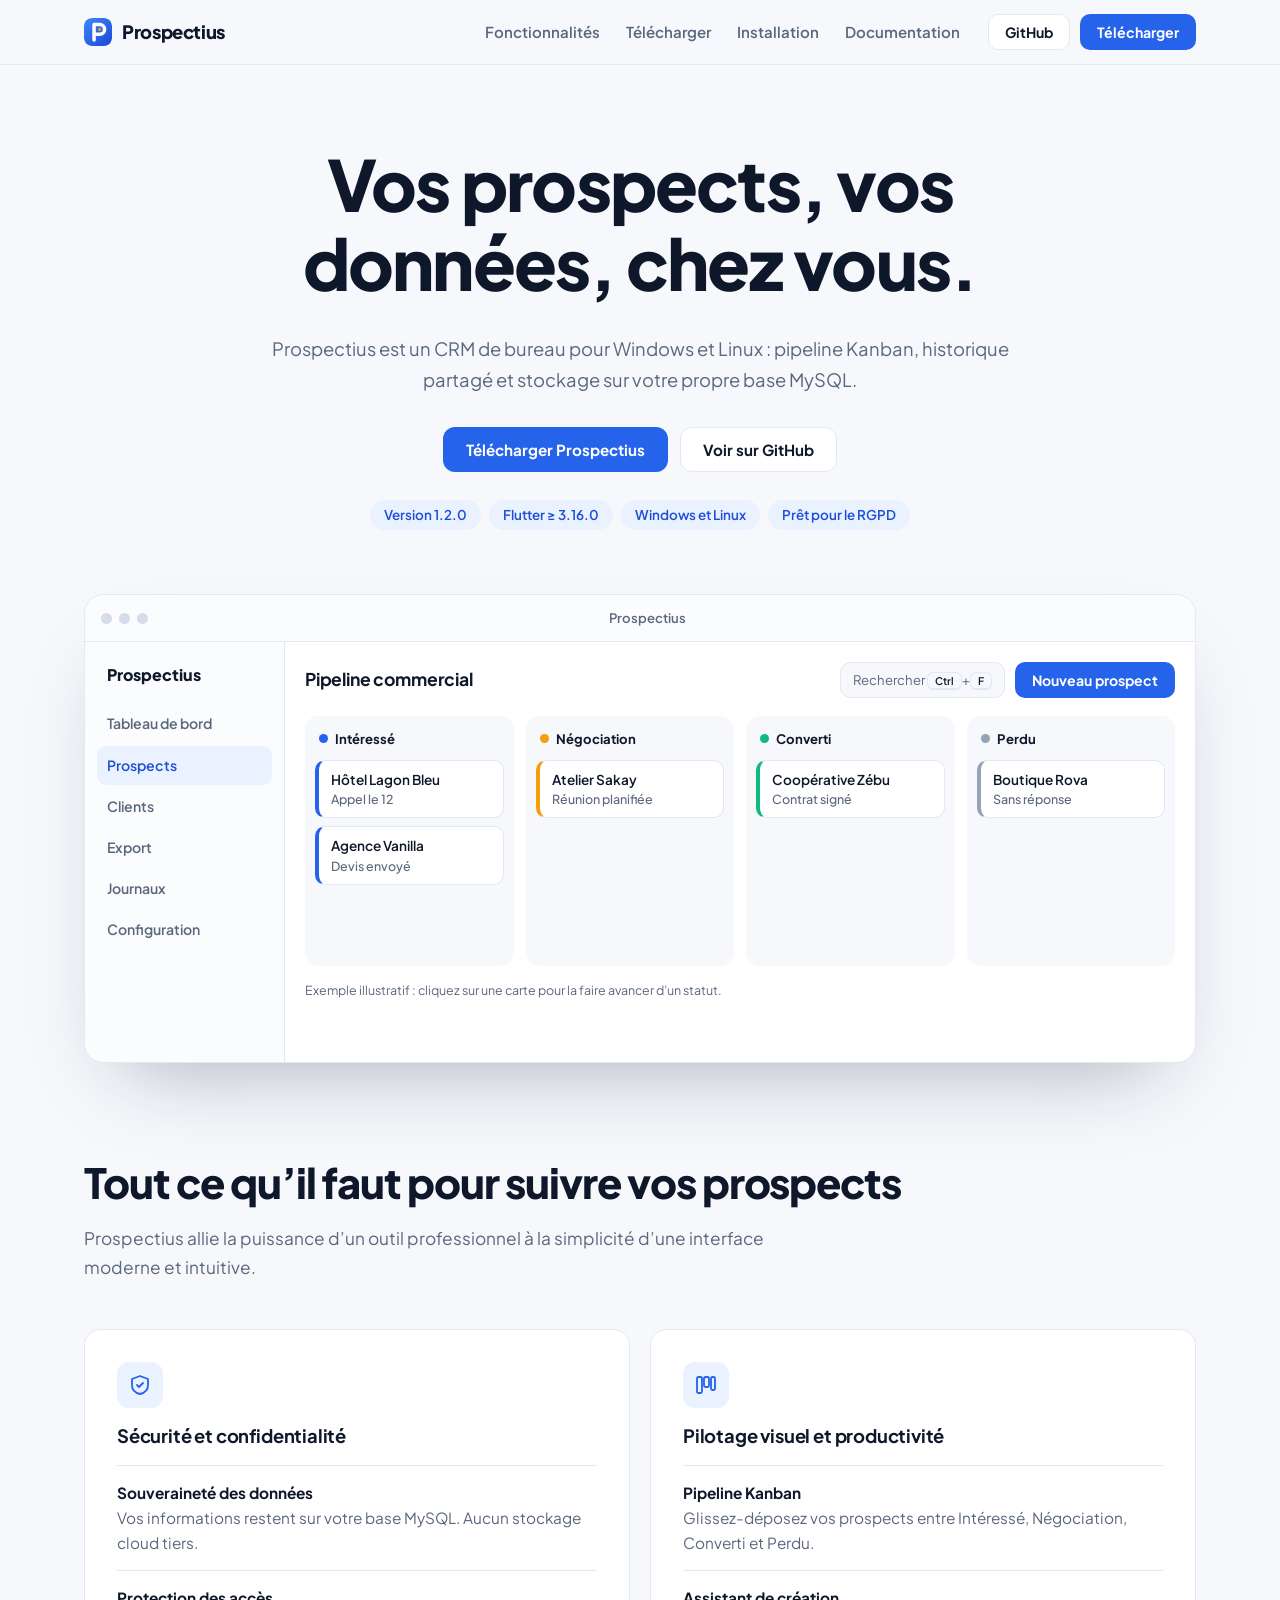
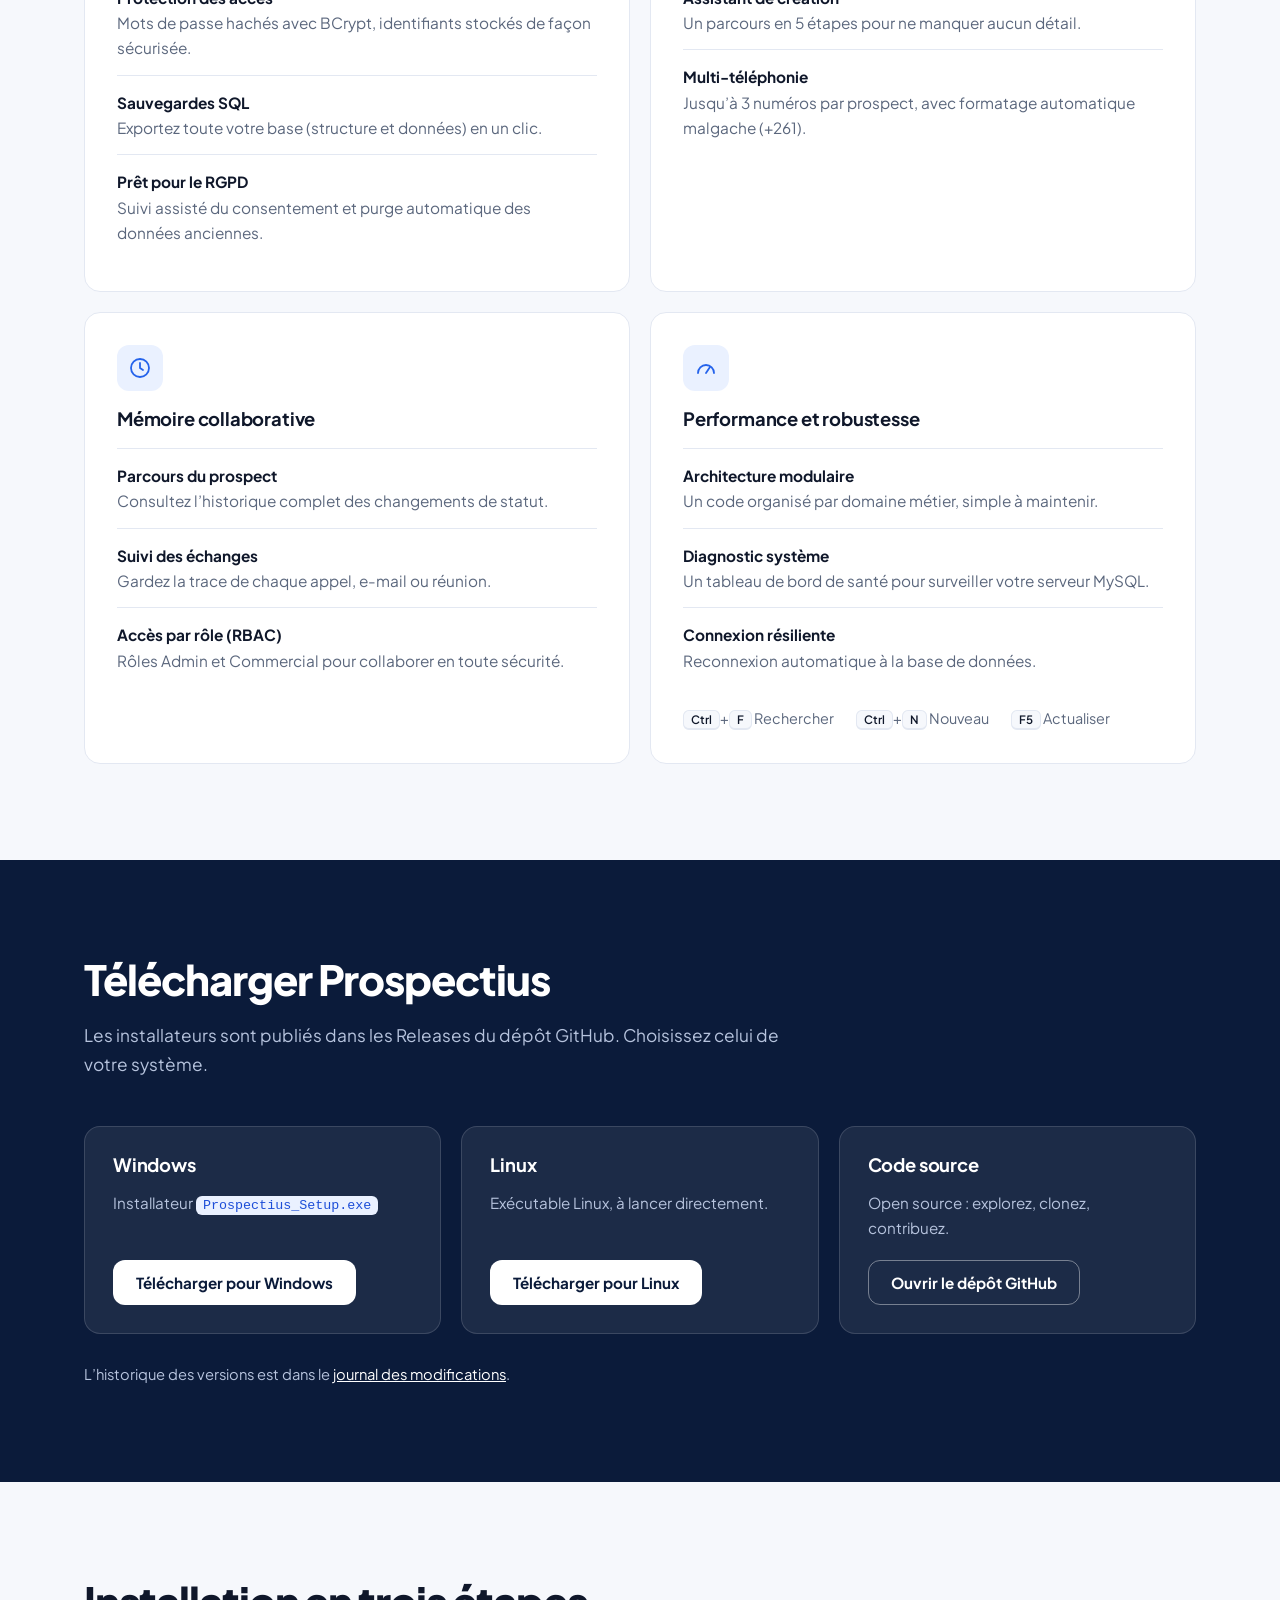
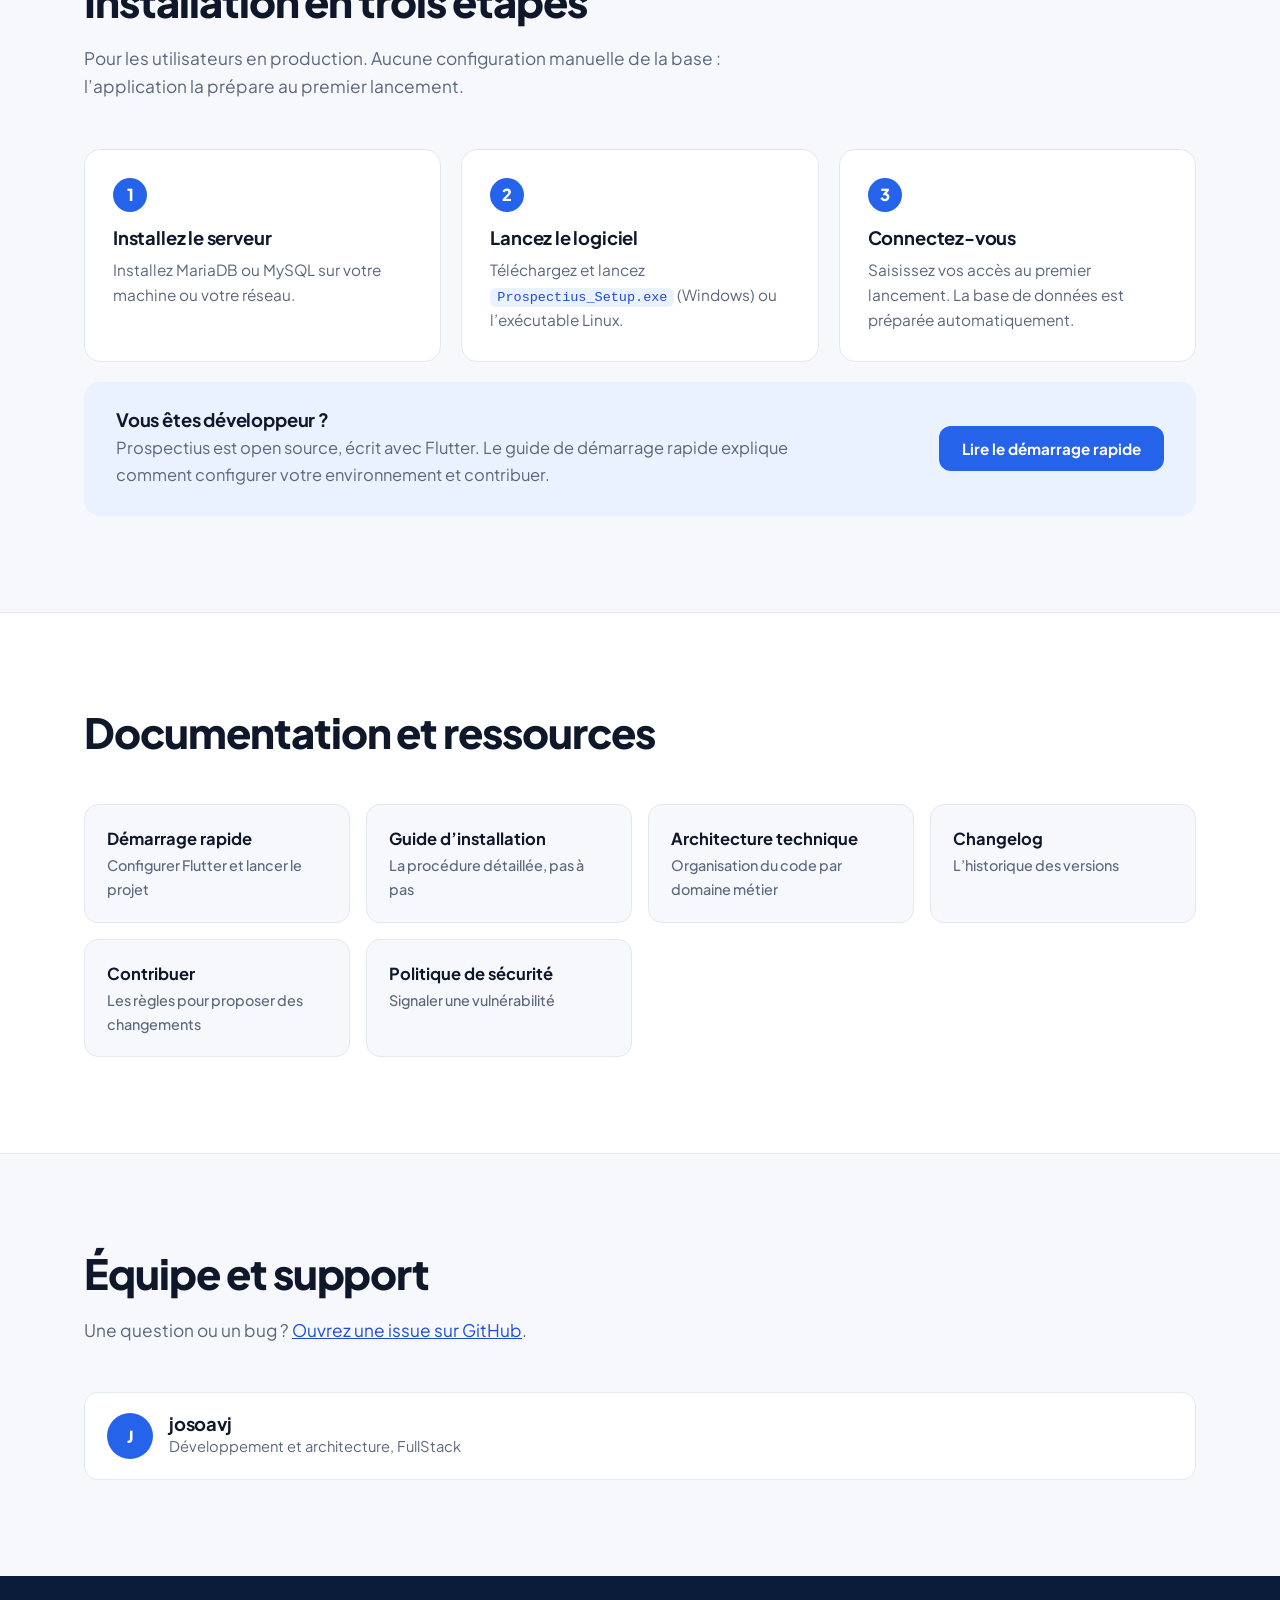
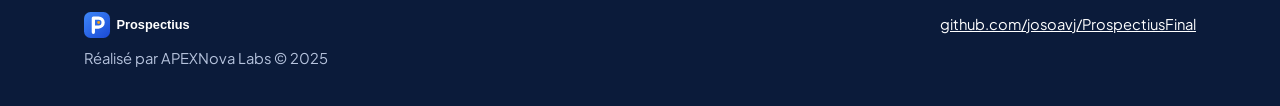
==== presentation/index.html @ 0c1b2ab9 "docs(presentation): ajouter la présentation HTML du projet - Présenter les fonctionnalités principal" ====
<!DOCTYPE html>
<html lang="fr">
<head>
<meta charset="utf-8">
<meta name="viewport" content="width=device-width, initial-scale=1">
<meta name="theme-color" content="#2563EB">
<title>Prospectius – Le CRM sécurisé, collaboratif et centré sur l’humain</title>
<meta name="description" content="Prospectius : logiciel de gestion de prospects (CRM) pour Windows et Linux. Pipeline Kanban, données sur votre base MySQL, rôles Admin/Commercial, prêt pour le RGPD.">
<meta property="og:title" content="Prospectius – CRM sécurisé et collaboratif">
<meta property="og:description" content="Gérez vos prospects en glisser-déposer. Vos données restent sur votre base MySQL.">
<meta property="og:image" content="https://opengraph.githubassets.com/cf29399392d705afae773512a9798908a20effccb9c17c4cd85ff454258ea418/josoavj/ProspectiusFinal">
<link rel="icon" type="image/svg+xml" href="assets/favicon.svg">
<link rel="preconnect" href="https://fonts.googleapis.com">
<link rel="preconnect" href="https://fonts.gstatic.com" crossorigin>
<link href="https://fonts.googleapis.com/css2?family=Plus+Jakarta+Sans:wght@400;500;600;700;800&display=swap" rel="stylesheet">
<style>
:root{
  --bg:#F6F8FC; --surface:#fff; --ink:#0F172A; --muted:#5B677D; --line:#E3E8F2;
  --blue:#2563EB; --blue-d:#1D4ED8; --tint:#EAF1FF; --navy:#0B1B3A;
  --s-int:#2563EB; --s-neg:#F59E0B; --s-con:#10B981; --s-per:#94A3B8;
  --font:"Plus Jakarta Sans","Segoe UI",system-ui,sans-serif;
  --r:16px;
}
*{box-sizing:border-box}
html{scroll-behavior:smooth;scroll-padding-top:80px}
body{margin:0;background:var(--bg);color:var(--ink);font:400 16.5px/1.65 var(--font);-webkit-font-smoothing:antialiased}
a{color:var(--blue-d)}
:focus-visible{outline:3px solid #93B4F8;outline-offset:2px;border-radius:6px}
.wrap{max-width:1160px;margin:0 auto;padding:0 24px}
h1,h2,h3{margin:0 0 .45em;line-height:1.12;letter-spacing:-.025em}
h1{font-size:clamp(2.5rem,6vw,4.4rem);font-weight:800}
h2{font-size:clamp(1.8rem,3.4vw,2.6rem);font-weight:800}
h3{font-size:1.15rem;font-weight:700;letter-spacing:-.01em}
p{margin:0 0 1em}
.sub{color:var(--muted);font-size:1.15rem;max-width:58ch}
section{padding:96px 0}
.head{margin-bottom:48px}
.head p{color:var(--muted);max-width:56ch;font-size:1.08rem}

/* header */
header{position:sticky;top:0;z-index:20;background:rgba(246,248,252,.88);backdrop-filter:blur(12px);border-bottom:1px solid var(--line)}
nav{display:flex;align-items:center;gap:28px;height:64px}
.brand{display:flex;align-items:center;gap:10px;font-weight:800;font-size:1.15rem;color:var(--ink);text-decoration:none;margin-right:auto;letter-spacing:-.02em}
.brand img{display:block;border-radius:8px}
.menu{display:flex;gap:26px}
.menu a{color:var(--muted);text-decoration:none;font-size:.94rem;font-weight:600}
.menu a:hover{color:var(--ink)}
.actions{display:flex;gap:10px}
@media(max-width:860px){.menu{display:none}}
@media(max-width:480px){.actions .ghost{display:none}}

/* buttons */
.btn{display:inline-flex;align-items:center;justify-content:center;gap:8px;padding:12px 22px;border-radius:12px;font:700 .95rem var(--font);text-decoration:none;border:1.5px solid transparent;transition:background .15s,border-color .15s,transform .15s;cursor:pointer}
.btn.sm{padding:8px 16px;font-size:.88rem;border-radius:10px}
.btn.primary{background:var(--blue);color:#fff}
.btn.primary:hover{background:var(--blue-d)}
.btn.ghost{background:var(--surface);color:var(--ink);border-color:var(--line)}
.btn.ghost:hover{border-color:var(--blue);color:var(--blue-d)}
.btn.white{background:#fff;color:var(--navy)}
.btn.white:hover{background:var(--tint)}

/* hero */
.hero{padding:80px 0 0;text-align:center}
.hero h1{max-width:16ch;margin-inline:auto}
.hero .sub{margin:0 auto 32px}
.cta{display:flex;flex-wrap:wrap;justify-content:center;gap:12px;margin-bottom:28px}
.badges{display:flex;flex-wrap:wrap;justify-content:center;gap:8px;list-style:none;padding:0;margin:0 0 64px}
.badges li{background:var(--tint);color:var(--blue-d);border-radius:99px;padding:4px 14px;font-size:.84rem;font-weight:600}

/* app window */
.win{background:var(--surface);border:1px solid var(--line);border-radius:20px;overflow:hidden;text-align:left;box-shadow:0 40px 80px -40px rgba(15,23,42,.35)}
.bar{display:flex;align-items:center;gap:7px;padding:12px 16px;border-bottom:1px solid var(--line);background:#FBFCFE}
.bar i{width:11px;height:11px;border-radius:50%;background:#D5DCEA}
.bar span{margin:0 auto;font-size:.82rem;font-weight:600;color:var(--muted);padding-right:40px}
.app{display:grid;grid-template-columns:200px 1fr;min-height:420px}
.side{border-right:1px solid var(--line);padding:16px 12px;background:#FBFCFE;display:flex;flex-direction:column;gap:2px;font-size:.88rem;font-weight:600;color:var(--muted)}
.side b{font-weight:800;color:var(--ink);padding:4px 10px 14px;font-size:1rem}
.side div{padding:8px 10px;border-radius:9px}
.side .on{background:var(--tint);color:var(--blue-d)}
.main{padding:20px;background:var(--surface)}
.tool{display:flex;align-items:center;gap:10px;margin-bottom:18px}
.tool h3{margin:0 auto 0 0;font-size:1.1rem}
.search{border:1px solid var(--line);border-radius:10px;padding:6px 12px;font-size:.82rem;color:var(--muted);background:var(--bg)}
.hint{font-size:.78rem;color:var(--muted);margin:14px 0 0}
.cols{display:grid;grid-template-columns:repeat(4,1fr);gap:12px}
.col{background:var(--bg);border-radius:14px;padding:10px;min-height:250px}
.col h4{margin:2px 4px 10px;font-size:.82rem;font-weight:700;display:flex;align-items:center;gap:7px}
.col h4::before{content:"";width:9px;height:9px;border-radius:50%;background:var(--c)}
.card{display:block;width:100%;text-align:left;background:var(--surface);color:var(--ink);border:1px solid var(--line);border-left:4px solid var(--c);border-radius:10px;padding:10px 12px;margin-bottom:8px;font:600 .85rem/1.3 var(--font);cursor:pointer;transition:border-color .15s,transform .15s}
.card small{display:block;color:var(--muted);font-weight:500;font-size:.78rem;margin-top:3px}
.card:hover{transform:translateY(-2px);border-color:var(--c)}
@media(max-width:820px){.app{grid-template-columns:1fr}.side{display:none}.cols{grid-template-columns:repeat(2,1fr)}.search{display:none}}

/* features */
.features{display:grid;grid-template-columns:repeat(2,1fr);gap:20px}
@media(max-width:820px){.features{grid-template-columns:1fr}}
.f{background:var(--surface);border:1px solid var(--line);border-radius:var(--r);padding:32px}
.ico{width:46px;height:46px;border-radius:12px;background:var(--tint);color:var(--blue);display:grid;place-items:center;margin-bottom:18px}
.ico svg{width:24px;height:24px;fill:none;stroke:currentColor;stroke-width:1.8;stroke-linecap:round;stroke-linejoin:round}
.f ul{list-style:none;margin:18px 0 0;padding:0}
.f li{padding:14px 0;border-top:1px solid var(--line);font-size:.96rem}
.f li strong{display:block;font-weight:700}
.f li span{color:var(--muted)}
.keys{display:flex;flex-wrap:wrap;gap:10px 22px;margin-top:20px;font-size:.9rem;color:var(--muted)}
kbd{font:600 .8em var(--font);background:var(--bg);border:1px solid var(--line);border-bottom-width:2px;border-radius:6px;padding:1px 7px;color:var(--ink)}
code{font:500 .88em ui-monospace,Menlo,Consolas,monospace;background:var(--tint);color:var(--blue-d);border-radius:6px;padding:2px 7px}

/* download */
.dark{background:var(--navy);color:#fff}
.dark .head p{color:#B6C3DD}
.dl{display:grid;grid-template-columns:repeat(auto-fit,minmax(260px,1fr));gap:20px}
.os{background:rgba(255,255,255,.07);border:1px solid rgba(255,255,255,.14);border-radius:var(--r);padding:28px;display:flex;flex-direction:column;align-items:flex-start;gap:6px}
.os p{color:#B6C3DD;font-size:.95rem;margin-bottom:14px}
.os .btn{margin-top:auto}
.os.src .btn{background:transparent;color:#fff;border-color:rgba(255,255,255,.4)}
.os.src .btn:hover{border-color:#fff}
.dark .note{margin:28px 0 0;color:#B6C3DD;font-size:.92rem}
.dark .note a{color:#fff}

/* steps */
.steps{display:grid;grid-template-columns:repeat(3,1fr);gap:20px;list-style:none;padding:0;margin:0 0 20px;counter-reset:s}
@media(max-width:820px){.steps{grid-template-columns:1fr}}
.steps li{counter-increment:s;background:var(--surface);border:1px solid var(--line);border-radius:var(--r);padding:28px}
.steps li::before{content:counter(s);display:grid;place-items:center;width:34px;height:34px;border-radius:50%;background:var(--blue);color:#fff;font-weight:800;margin-bottom:16px}
.steps p{color:var(--muted);margin:0;font-size:.96rem}
.dev{background:var(--tint);border-radius:var(--r);padding:28px 32px;display:flex;flex-wrap:wrap;align-items:center;justify-content:space-between;gap:20px}
.dev h3{margin-bottom:.2em}
.dev p{margin:0;color:var(--muted);max-width:60ch}

/* resources + team */
.links{display:grid;grid-template-columns:repeat(auto-fit,minmax(250px,1fr));gap:16px;list-style:none;padding:0;margin:0}
.links a{display:block;height:100%;background:var(--surface);border:1px solid var(--line);border-radius:14px;padding:20px 22px;text-decoration:none;font-weight:700;color:var(--ink);transition:border-color .15s,transform .15s}
.links a span{display:block;font-weight:500;font-size:.9rem;color:var(--muted);margin-top:2px}
.links a:hover{border-color:var(--blue);transform:translateY(-2px)}
.team{display:grid;grid-template-columns:repeat(auto-fit,minmax(280px,1fr));gap:16px}
.person{display:flex;gap:16px;align-items:center;background:var(--surface);border:1px solid var(--line);border-radius:14px;padding:20px 22px}
.av{flex:none;width:46px;height:46px;border-radius:50%;background:var(--blue);color:#fff;display:grid;place-items:center;font-weight:800}
.person h3{margin:0}
.person p{margin:0;color:var(--muted);font-size:.92rem}
.alt{background:var(--surface);border-block:1px solid var(--line)}
.alt .links a,.alt .person{background:var(--bg)}
footer{background:var(--navy);color:#B6C3DD;padding:36px 0;font-size:.92rem}
footer a{color:#fff}
footer .wrap{display:flex;flex-wrap:wrap;justify-content:space-between;gap:12px}
@media(prefers-reduced-motion:reduce){*{transition:none!important;scroll-behavior:auto!important}}
</style>
</head>
<body>
<header>
  <div class="wrap">
    <nav aria-label="Navigation principale">
      <a class="brand" href="#top">
        <img src="assets/logo-mark.svg" width="28" height="28" alt="">
        Prospectius
      </a>
      <div class="menu">
        <a href="#forces">Fonctionnalités</a>
        <a href="#telecharger">Télécharger</a>
        <a href="#installation">Installation</a>
        <a href="#ressources">Documentation</a>
      </div>
      <div class="actions">
        <a class="btn sm ghost" href="https://github.com/josoavj/ProspectiusFinal" target="_blank" rel="noopener">GitHub</a>
        <a class="btn sm primary" href="#telecharger">Télécharger</a>
      </div>
    </nav>
  </div>
</header>

<main id="top">
  <div class="hero">
    <div class="wrap">
      <h1>Vos prospects, vos données, chez vous.</h1>
      <p class="sub">Prospectius est un CRM de bureau pour Windows et Linux : pipeline Kanban, historique partagé et stockage sur votre propre base MySQL.</p>
      <div class="cta">
        <a class="btn primary" href="#telecharger">Télécharger Prospectius</a>
        <a class="btn ghost" href="https://github.com/josoavj/ProspectiusFinal" target="_blank" rel="noopener">Voir sur GitHub</a>
      </div>
      <ul class="badges" aria-label="Informations clés">
        <li>Version 1.2.0</li>
        <li>Flutter ≥ 3.16.0</li>
        <li>Windows et Linux</li>
        <li>Prêt pour le RGPD</li>
      </ul>

      <div class="win" aria-label="Aperçu de l’application">
        <div class="bar"><i></i><i></i><i></i><span>Prospectius</span></div>
        <div class="app">
          <div class="side">
            <b>Prospectius</b>
            <div>Tableau de bord</div><div class="on">Prospects</div><div>Clients</div><div>Export</div><div>Journaux</div><div>Configuration</div>
          </div>
          <div class="main">
            <div class="tool">
              <h3>Pipeline commercial</h3>
              <span class="search">Rechercher <kbd>Ctrl</kbd>+<kbd>F</kbd></span>
              <span class="btn sm primary" aria-hidden="true">Nouveau prospect</span>
            </div>
            <div class="cols" id="cols"></div>
            <p class="hint">Exemple illustratif : cliquez sur une carte pour la faire avancer d’un statut.</p>
          </div>
        </div>
      </div>
    </div>
  </div>

  <section id="forces">
    <div class="wrap">
      <div class="head">
        <h2>Tout ce qu’il faut pour suivre vos prospects</h2>
        <p>Prospectius allie la puissance d’un outil professionnel à la simplicité d’une interface moderne et intuitive.</p>
      </div>
      <div class="features">
        <article class="f">
          <div class="ico"><svg viewBox="0 0 24 24"><path d="M12 3l8 3v6c0 5-3.5 8-8 9-4.5-1-8-4-8-9V6z"/><path d="M9 12l2 2 4-4"/></svg></div>
          <h3>Sécurité et confidentialité</h3>
          <ul>
            <li><strong>Souveraineté des données</strong><span>Vos informations restent sur votre base MySQL. Aucun stockage cloud tiers.</span></li>
            <li><strong>Protection des accès</strong><span>Mots de passe hachés avec BCrypt, identifiants stockés de façon sécurisée.</span></li>
            <li><strong>Sauvegardes SQL</strong><span>Exportez toute votre base (structure et données) en un clic.</span></li>
            <li><strong>Prêt pour le RGPD</strong><span>Suivi assisté du consentement et purge automatique des données anciennes.</span></li>
          </ul>
        </article>
        <article class="f">
          <div class="ico"><svg viewBox="0 0 24 24"><rect x="3" y="4" width="5" height="16" rx="1.5"/><rect x="10" y="4" width="5" height="10" rx="1.5"/><rect x="17" y="4" width="4" height="13" rx="1.5"/></svg></div>
          <h3>Pilotage visuel et productivité</h3>
          <ul>
            <li><strong>Pipeline Kanban</strong><span>Glissez-déposez vos prospects entre Intéressé, Négociation, Converti et Perdu.</span></li>
            <li><strong>Assistant de création</strong><span>Un parcours en 5 étapes pour ne manquer aucun détail.</span></li>
            <li><strong>Multi-téléphonie</strong><span>Jusqu’à 3 numéros par prospect, avec formatage automatique malgache (+261).</span></li>
          </ul>
        </article>
        <article class="f">
          <div class="ico"><svg viewBox="0 0 24 24"><circle cx="12" cy="12" r="9"/><path d="M12 7v5l3 2"/></svg></div>
          <h3>Mémoire collaborative</h3>
          <ul>
            <li><strong>Parcours du prospect</strong><span>Consultez l’historique complet des changements de statut.</span></li>
            <li><strong>Suivi des échanges</strong><span>Gardez la trace de chaque appel, e-mail ou réunion.</span></li>
            <li><strong>Accès par rôle (RBAC)</strong><span>Rôles Admin et Commercial pour collaborer en toute sécurité.</span></li>
          </ul>
        </article>
        <article class="f">
          <div class="ico"><svg viewBox="0 0 24 24"><path d="M4 17a8 8 0 1116 0"/><path d="M12 17l4-6"/></svg></div>
          <h3>Performance et robustesse</h3>
          <ul>
            <li><strong>Architecture modulaire</strong><span>Un code organisé par domaine métier, simple à maintenir.</span></li>
            <li><strong>Diagnostic système</strong><span>Un tableau de bord de santé pour surveiller votre serveur MySQL.</span></li>
            <li><strong>Connexion résiliente</strong><span>Reconnexion automatique à la base de données.</span></li>
          </ul>
          <div class="keys"><span><kbd>Ctrl</kbd>+<kbd>F</kbd> Rechercher</span><span><kbd>Ctrl</kbd>+<kbd>N</kbd> Nouveau</span><span><kbd>F5</kbd> Actualiser</span></div>
        </article>
      </div>
    </div>
  </section>

  <section id="telecharger" class="dark">
    <div class="wrap">
      <div class="head">
        <h2>Télécharger Prospectius</h2>
        <p>Les installateurs sont publiés dans les Releases du dépôt GitHub. Choisissez celui de votre système.</p>
      </div>
      <div class="dl">
        <div class="os">
          <h3>Windows</h3>
          <p>Installateur <code>Prospectius_Setup.exe</code></p>
          <a class="btn white" href="https://github.com/josoavj/ProspectiusFinal/releases/latest" target="_blank" rel="noopener">Télécharger pour Windows</a>
        </div>
        <div class="os">
          <h3>Linux</h3>
          <p>Exécutable Linux, à lancer directement.</p>
          <a class="btn white" href="https://github.com/josoavj/ProspectiusFinal/releases/latest" target="_blank" rel="noopener">Télécharger pour Linux</a>
        </div>
        <div class="os src">
          <h3>Code source</h3>
          <p>Open source : explorez, clonez, contribuez.</p>
          <a class="btn" href="https://github.com/josoavj/ProspectiusFinal" target="_blank" rel="noopener">Ouvrir le dépôt GitHub</a>
        </div>
      </div>
      <p class="note">L’historique des versions est dans le <a href="https://github.com/josoavj/ProspectiusFinal/blob/master/CHANGELOG.md" target="_blank" rel="noopener">journal des modifications</a>.</p>
    </div>
  </section>

  <section id="installation">
    <div class="wrap">
      <div class="head"><h2>Installation en trois étapes</h2><p>Pour les utilisateurs en production. Aucune configuration manuelle de la base : l’application la prépare au premier lancement.</p></div>
      <ol class="steps">
        <li><h3>Installez le serveur</h3><p>Installez MariaDB ou MySQL sur votre machine ou votre réseau.</p></li>
        <li><h3>Lancez le logiciel</h3><p>Téléchargez et lancez <code>Prospectius_Setup.exe</code> (Windows) ou l’exécutable Linux.</p></li>
        <li><h3>Connectez-vous</h3><p>Saisissez vos accès au premier lancement. La base de données est préparée automatiquement.</p></li>
      </ol>
      <div class="dev">
        <div><h3>Vous êtes développeur ?</h3><p>Prospectius est open source, écrit avec Flutter. Le guide de démarrage rapide explique comment configurer votre environnement et contribuer.</p></div>
        <a class="btn primary" href="https://github.com/josoavj/ProspectiusFinal/blob/master/docs/QUICKSTART.md" target="_blank" rel="noopener">Lire le démarrage rapide</a>
      </div>
    </div>
  </section>

  <section id="ressources" class="alt">
    <div class="wrap">
      <div class="head"><h2>Documentation et ressources</h2></div>
      <ul class="links">
        <li><a href="https://github.com/josoavj/ProspectiusFinal/blob/master/docs/QUICKSTART.md" target="_blank" rel="noopener">Démarrage rapide<span>Configurer Flutter et lancer le projet</span></a></li>
        <li><a href="https://github.com/josoavj/ProspectiusFinal/blob/master/docs/INSTALLATION.md" target="_blank" rel="noopener">Guide d’installation<span>La procédure détaillée, pas à pas</span></a></li>
        <li><a href="https://github.com/josoavj/ProspectiusFinal/blob/master/docs/ARCHITECTURE.md" target="_blank" rel="noopener">Architecture technique<span>Organisation du code par domaine métier</span></a></li>
        <li><a href="https://github.com/josoavj/ProspectiusFinal/blob/master/CHANGELOG.md" target="_blank" rel="noopener">Changelog<span>L’historique des versions</span></a></li>
        <li><a href="https://github.com/josoavj/ProspectiusFinal/blob/master/CONTRIBUTING.md" target="_blank" rel="noopener">Contribuer<span>Les règles pour proposer des changements</span></a></li>
        <li><a href="https://github.com/josoavj/ProspectiusFinal/blob/master/SECURITY.md" target="_blank" rel="noopener">Politique de sécurité<span>Signaler une vulnérabilité</span></a></li>
      </ul>
    </div>
  </section>

  <section id="equipe">
    <div class="wrap">
      <div class="head"><h2>Équipe et support</h2><p>Une question ou un bug ? <a href="https://github.com/josoavj/ProspectiusFinal/issues" target="_blank" rel="noopener">Ouvrez une issue sur GitHub</a>.</p></div>
      <div class="team">
        <div class="person"><div class="av" aria-hidden="true">J</div><div><h3><a href="https://github.com/josoavj" target="_blank" rel="noopener" style="color:inherit;text-decoration:none">josoavj</a></h3><p>Développement et architecture, FullStack</p></div></div>
      </div>
    </div>
  </section>
</main>

<footer>
  <div class="wrap">
    <span><img src="assets/logo-white.svg" height="26" alt="Prospectius" style="display:block;margin-bottom:8px"> Réalisé par APEXNova Labs © 2025</span>
    <a href="https://github.com/josoavj/ProspectiusFinal" target="_blank" rel="noopener">github.com/josoavj/ProspectiusFinal</a>
  </div>
</footer>

<script>
(function(){
  var cols=[
    {n:"Intéressé",c:"var(--s-int)"},
    {n:"Négociation",c:"var(--s-neg)"},
    {n:"Converti",c:"var(--s-con)"},
    {n:"Perdu",c:"var(--s-per)"}
  ];
  var cards=[
    {t:"Hôtel Lagon Bleu",s:"Appel le 12",i:0},
    {t:"Agence Vanilla",s:"Devis envoyé",i:0},
    {t:"Atelier Sakay",s:"Réunion planifiée",i:1},
    {t:"Coopérative Zébu",s:"Contrat signé",i:2},
    {t:"Boutique Rova",s:"Sans réponse",i:3}
  ];
  var root=document.getElementById("cols");
  function render(){
    root.innerHTML="";
    cols.forEach(function(col,ci){
      var d=document.createElement("div");
      d.className="col";d.style.setProperty("--c",col.c);
      d.innerHTML="<h4>"+col.n+"</h4>";
      cards.forEach(function(k){
        if(k.i!==ci)return;
        var b=document.createElement("button");
        b.type="button";b.className="card";b.style.setProperty("--c",col.c);
        b.innerHTML=k.t+"<small>"+k.s+"</small>";
        b.setAttribute("aria-label",k.t+", statut "+col.n+". Passer au statut suivant");
        b.onclick=function(){k.i=(k.i+1)%cols.length;render();};
        d.appendChild(b);
      });
      root.appendChild(d);
    });
  }
  render();
})();
</script>
</body>
</html>
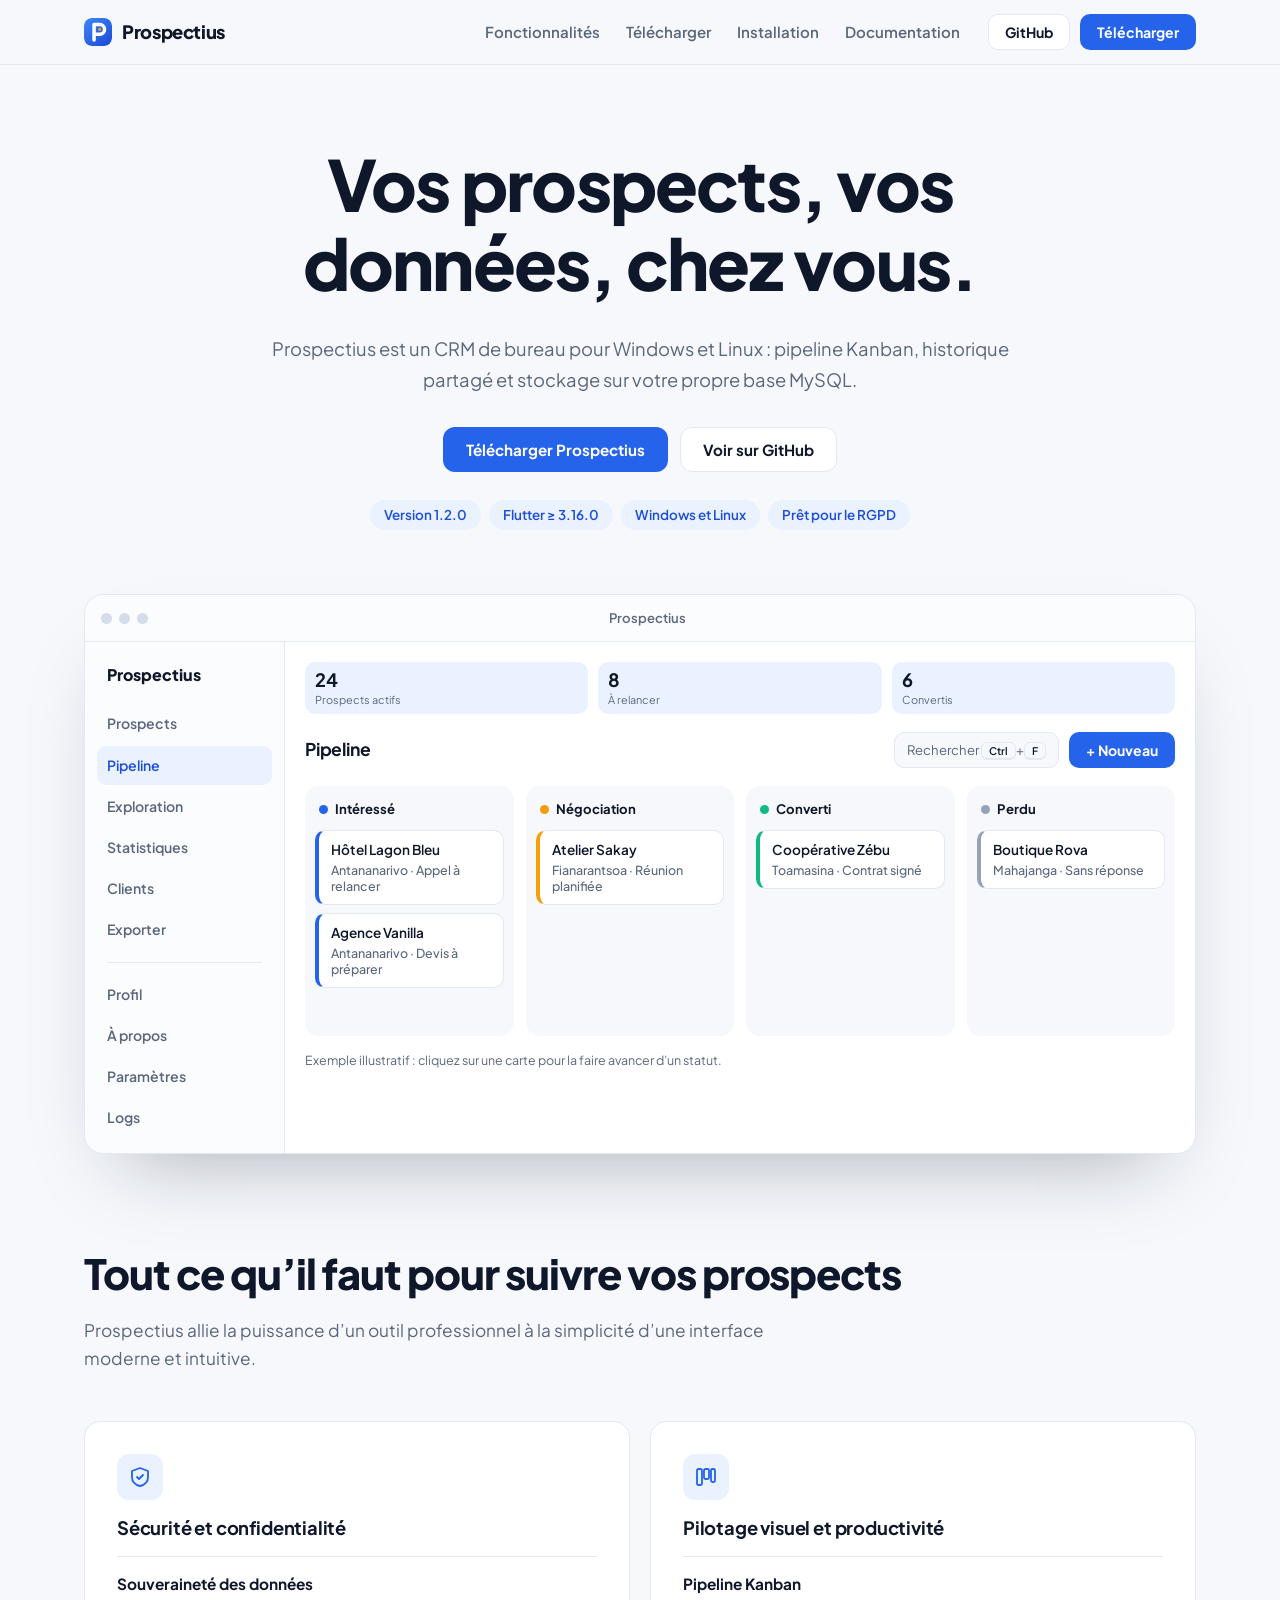
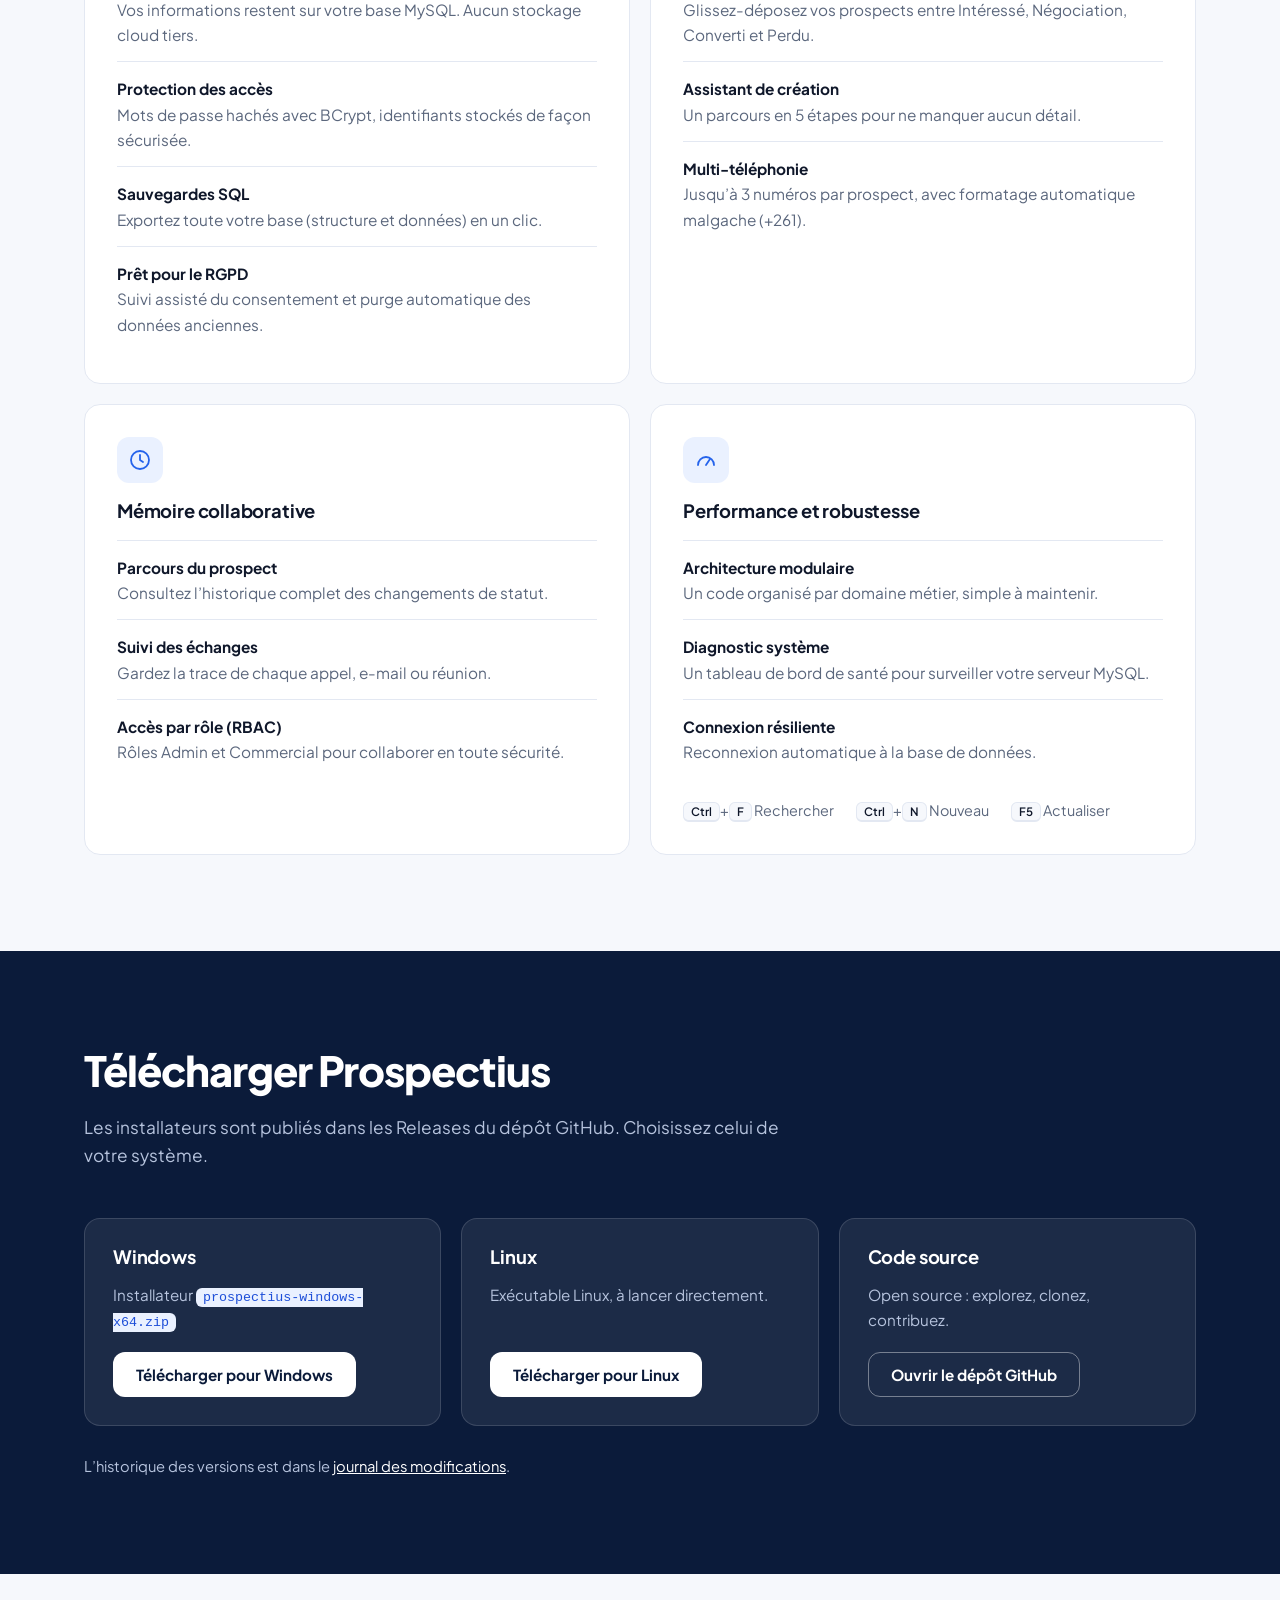
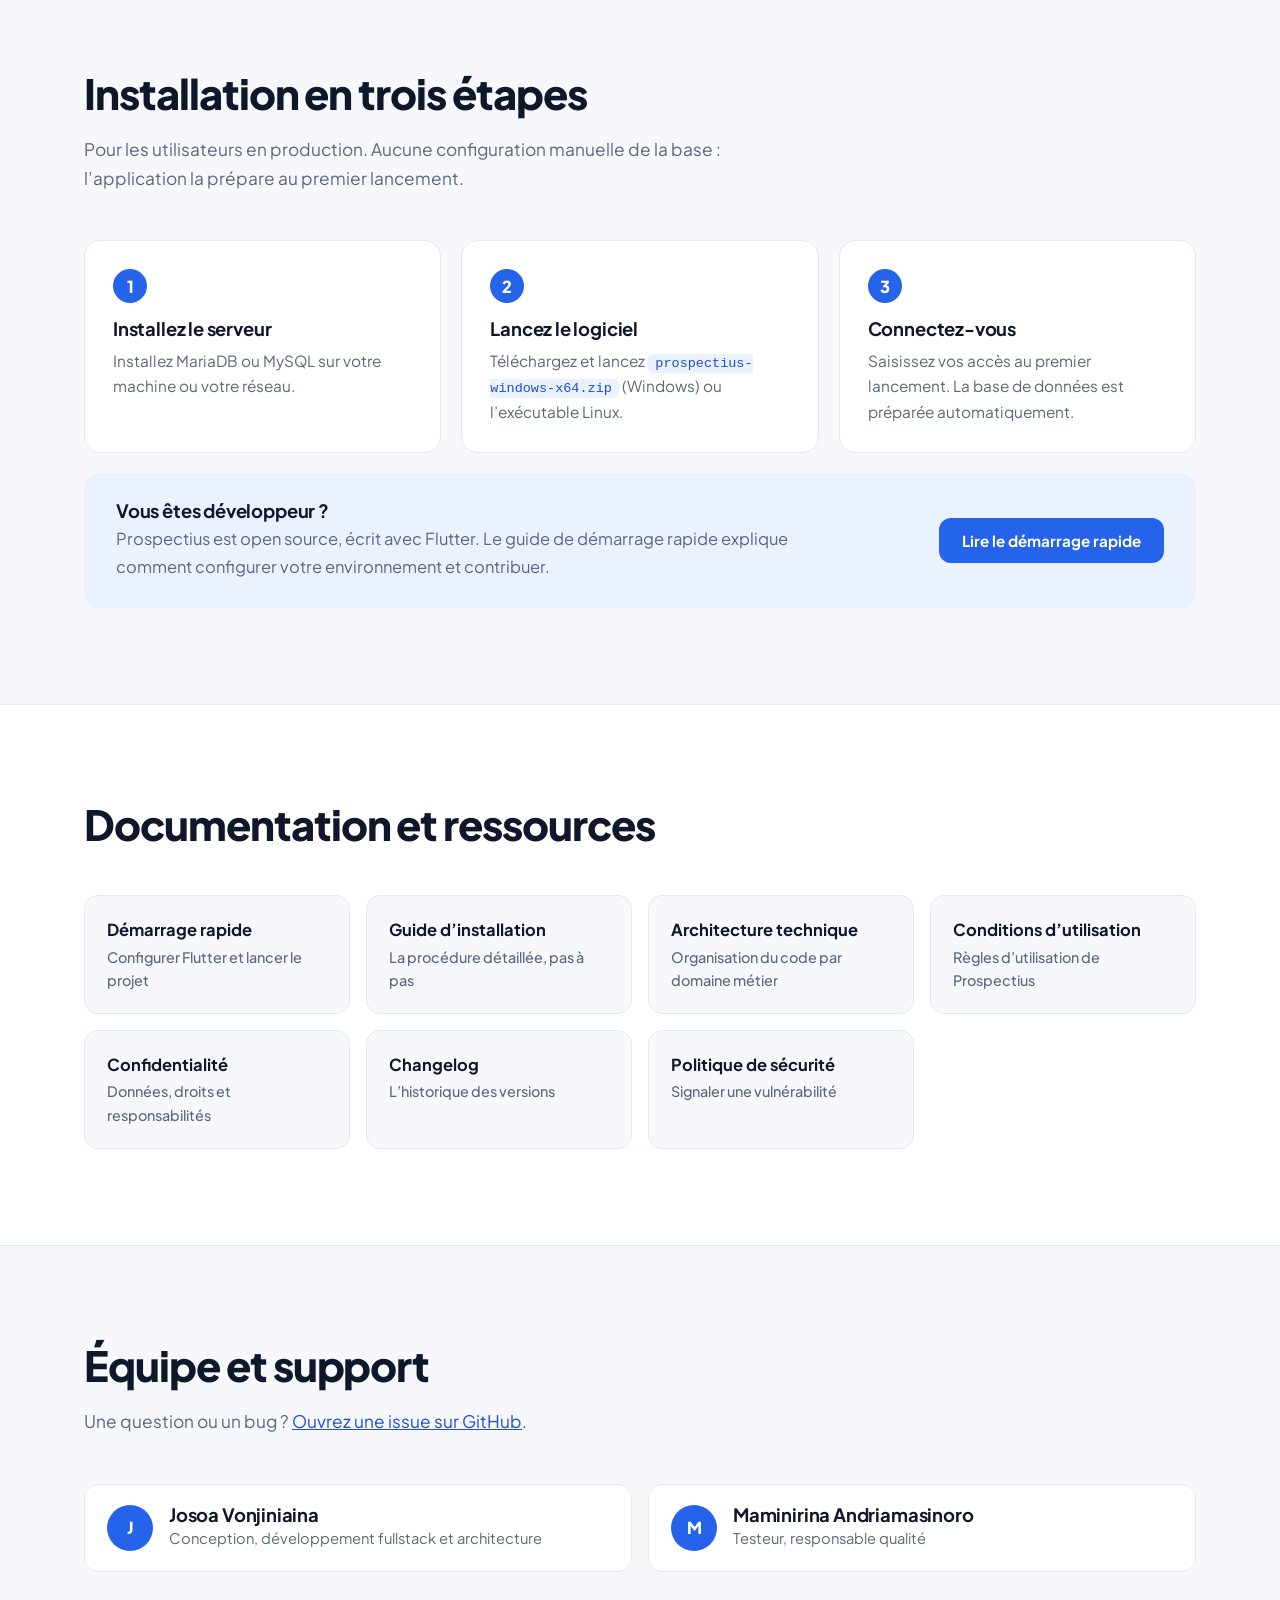
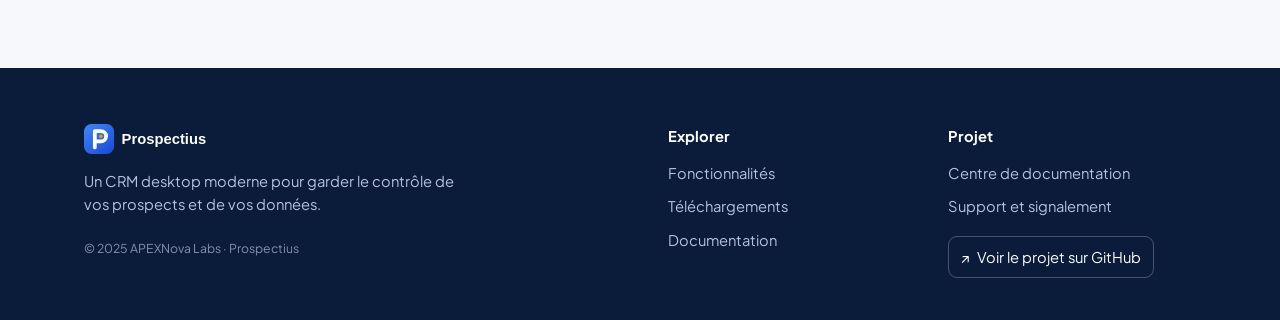
==== commit 346e5621: "chore: update presentation/index.html Co-authored-by: Copilot <223556219+Copilot@users.noreply.githu" ====
--- a/presentation/index.html
+++ b/presentation/index.html
@@ -13,137 +13,7 @@
 <link rel="preconnect" href="https://fonts.googleapis.com">
 <link rel="preconnect" href="https://fonts.gstatic.com" crossorigin>
 <link href="https://fonts.googleapis.com/css2?family=Plus+Jakarta+Sans:wght@400;500;600;700;800&display=swap" rel="stylesheet">
-<style>
-:root{
-  --bg:#F6F8FC; --surface:#fff; --ink:#0F172A; --muted:#5B677D; --line:#E3E8F2;
-  --blue:#2563EB; --blue-d:#1D4ED8; --tint:#EAF1FF; --navy:#0B1B3A;
-  --s-int:#2563EB; --s-neg:#F59E0B; --s-con:#10B981; --s-per:#94A3B8;
-  --font:"Plus Jakarta Sans","Segoe UI",system-ui,sans-serif;
-  --r:16px;
-}
-*{box-sizing:border-box}
-html{scroll-behavior:smooth;scroll-padding-top:80px}
-body{margin:0;background:var(--bg);color:var(--ink);font:400 16.5px/1.65 var(--font);-webkit-font-smoothing:antialiased}
-a{color:var(--blue-d)}
-:focus-visible{outline:3px solid #93B4F8;outline-offset:2px;border-radius:6px}
-.wrap{max-width:1160px;margin:0 auto;padding:0 24px}
-h1,h2,h3{margin:0 0 .45em;line-height:1.12;letter-spacing:-.025em}
-h1{font-size:clamp(2.5rem,6vw,4.4rem);font-weight:800}
-h2{font-size:clamp(1.8rem,3.4vw,2.6rem);font-weight:800}
-h3{font-size:1.15rem;font-weight:700;letter-spacing:-.01em}
-p{margin:0 0 1em}
-.sub{color:var(--muted);font-size:1.15rem;max-width:58ch}
-section{padding:96px 0}
-.head{margin-bottom:48px}
-.head p{color:var(--muted);max-width:56ch;font-size:1.08rem}
-
-/* header */
-header{position:sticky;top:0;z-index:20;background:rgba(246,248,252,.88);backdrop-filter:blur(12px);border-bottom:1px solid var(--line)}
-nav{display:flex;align-items:center;gap:28px;height:64px}
-.brand{display:flex;align-items:center;gap:10px;font-weight:800;font-size:1.15rem;color:var(--ink);text-decoration:none;margin-right:auto;letter-spacing:-.02em}
-.brand img{display:block;border-radius:8px}
-.menu{display:flex;gap:26px}
-.menu a{color:var(--muted);text-decoration:none;font-size:.94rem;font-weight:600}
-.menu a:hover{color:var(--ink)}
-.actions{display:flex;gap:10px}
-@media(max-width:860px){.menu{display:none}}
-@media(max-width:480px){.actions .ghost{display:none}}
-
-/* buttons */
-.btn{display:inline-flex;align-items:center;justify-content:center;gap:8px;padding:12px 22px;border-radius:12px;font:700 .95rem var(--font);text-decoration:none;border:1.5px solid transparent;transition:background .15s,border-color .15s,transform .15s;cursor:pointer}
-.btn.sm{padding:8px 16px;font-size:.88rem;border-radius:10px}
-.btn.primary{background:var(--blue);color:#fff}
-.btn.primary:hover{background:var(--blue-d)}
-.btn.ghost{background:var(--surface);color:var(--ink);border-color:var(--line)}
-.btn.ghost:hover{border-color:var(--blue);color:var(--blue-d)}
-.btn.white{background:#fff;color:var(--navy)}
-.btn.white:hover{background:var(--tint)}
-
-/* hero */
-.hero{padding:80px 0 0;text-align:center}
-.hero h1{max-width:16ch;margin-inline:auto}
-.hero .sub{margin:0 auto 32px}
-.cta{display:flex;flex-wrap:wrap;justify-content:center;gap:12px;margin-bottom:28px}
-.badges{display:flex;flex-wrap:wrap;justify-content:center;gap:8px;list-style:none;padding:0;margin:0 0 64px}
-.badges li{background:var(--tint);color:var(--blue-d);border-radius:99px;padding:4px 14px;font-size:.84rem;font-weight:600}
-
-/* app window */
-.win{background:var(--surface);border:1px solid var(--line);border-radius:20px;overflow:hidden;text-align:left;box-shadow:0 40px 80px -40px rgba(15,23,42,.35)}
-.bar{display:flex;align-items:center;gap:7px;padding:12px 16px;border-bottom:1px solid var(--line);background:#FBFCFE}
-.bar i{width:11px;height:11px;border-radius:50%;background:#D5DCEA}
-.bar span{margin:0 auto;font-size:.82rem;font-weight:600;color:var(--muted);padding-right:40px}
-.app{display:grid;grid-template-columns:200px 1fr;min-height:420px}
-.side{border-right:1px solid var(--line);padding:16px 12px;background:#FBFCFE;display:flex;flex-direction:column;gap:2px;font-size:.88rem;font-weight:600;color:var(--muted)}
-.side b{font-weight:800;color:var(--ink);padding:4px 10px 14px;font-size:1rem}
-.side div{padding:8px 10px;border-radius:9px}
-.side .on{background:var(--tint);color:var(--blue-d)}
-.main{padding:20px;background:var(--surface)}
-.tool{display:flex;align-items:center;gap:10px;margin-bottom:18px}
-.tool h3{margin:0 auto 0 0;font-size:1.1rem}
-.search{border:1px solid var(--line);border-radius:10px;padding:6px 12px;font-size:.82rem;color:var(--muted);background:var(--bg)}
-.hint{font-size:.78rem;color:var(--muted);margin:14px 0 0}
-.cols{display:grid;grid-template-columns:repeat(4,1fr);gap:12px}
-.col{background:var(--bg);border-radius:14px;padding:10px;min-height:250px}
-.col h4{margin:2px 4px 10px;font-size:.82rem;font-weight:700;display:flex;align-items:center;gap:7px}
-.col h4::before{content:"";width:9px;height:9px;border-radius:50%;background:var(--c)}
-.card{display:block;width:100%;text-align:left;background:var(--surface);color:var(--ink);border:1px solid var(--line);border-left:4px solid var(--c);border-radius:10px;padding:10px 12px;margin-bottom:8px;font:600 .85rem/1.3 var(--font);cursor:pointer;transition:border-color .15s,transform .15s}
-.card small{display:block;color:var(--muted);font-weight:500;font-size:.78rem;margin-top:3px}
-.card:hover{transform:translateY(-2px);border-color:var(--c)}
-@media(max-width:820px){.app{grid-template-columns:1fr}.side{display:none}.cols{grid-template-columns:repeat(2,1fr)}.search{display:none}}
-
-/* features */
-.features{display:grid;grid-template-columns:repeat(2,1fr);gap:20px}
-@media(max-width:820px){.features{grid-template-columns:1fr}}
-.f{background:var(--surface);border:1px solid var(--line);border-radius:var(--r);padding:32px}
-.ico{width:46px;height:46px;border-radius:12px;background:var(--tint);color:var(--blue);display:grid;place-items:center;margin-bottom:18px}
-.ico svg{width:24px;height:24px;fill:none;stroke:currentColor;stroke-width:1.8;stroke-linecap:round;stroke-linejoin:round}
-.f ul{list-style:none;margin:18px 0 0;padding:0}
-.f li{padding:14px 0;border-top:1px solid var(--line);font-size:.96rem}
-.f li strong{display:block;font-weight:700}
-.f li span{color:var(--muted)}
-.keys{display:flex;flex-wrap:wrap;gap:10px 22px;margin-top:20px;font-size:.9rem;color:var(--muted)}
-kbd{font:600 .8em var(--font);background:var(--bg);border:1px solid var(--line);border-bottom-width:2px;border-radius:6px;padding:1px 7px;color:var(--ink)}
-code{font:500 .88em ui-monospace,Menlo,Consolas,monospace;background:var(--tint);color:var(--blue-d);border-radius:6px;padding:2px 7px}
-
-/* download */
-.dark{background:var(--navy);color:#fff}
-.dark .head p{color:#B6C3DD}
-.dl{display:grid;grid-template-columns:repeat(auto-fit,minmax(260px,1fr));gap:20px}
-.os{background:rgba(255,255,255,.07);border:1px solid rgba(255,255,255,.14);border-radius:var(--r);padding:28px;display:flex;flex-direction:column;align-items:flex-start;gap:6px}
-.os p{color:#B6C3DD;font-size:.95rem;margin-bottom:14px}
-.os .btn{margin-top:auto}
-.os.src .btn{background:transparent;color:#fff;border-color:rgba(255,255,255,.4)}
-.os.src .btn:hover{border-color:#fff}
-.dark .note{margin:28px 0 0;color:#B6C3DD;font-size:.92rem}
-.dark .note a{color:#fff}
-
-/* steps */
-.steps{display:grid;grid-template-columns:repeat(3,1fr);gap:20px;list-style:none;padding:0;margin:0 0 20px;counter-reset:s}
-@media(max-width:820px){.steps{grid-template-columns:1fr}}
-.steps li{counter-increment:s;background:var(--surface);border:1px solid var(--line);border-radius:var(--r);padding:28px}
-.steps li::before{content:counter(s);display:grid;place-items:center;width:34px;height:34px;border-radius:50%;background:var(--blue);color:#fff;font-weight:800;margin-bottom:16px}
-.steps p{color:var(--muted);margin:0;font-size:.96rem}
-.dev{background:var(--tint);border-radius:var(--r);padding:28px 32px;display:flex;flex-wrap:wrap;align-items:center;justify-content:space-between;gap:20px}
-.dev h3{margin-bottom:.2em}
-.dev p{margin:0;color:var(--muted);max-width:60ch}
-
-/* resources + team */
-.links{display:grid;grid-template-columns:repeat(auto-fit,minmax(250px,1fr));gap:16px;list-style:none;padding:0;margin:0}
-.links a{display:block;height:100%;background:var(--surface);border:1px solid var(--line);border-radius:14px;padding:20px 22px;text-decoration:none;font-weight:700;color:var(--ink);transition:border-color .15s,transform .15s}
-.links a span{display:block;font-weight:500;font-size:.9rem;color:var(--muted);margin-top:2px}
-.links a:hover{border-color:var(--blue);transform:translateY(-2px)}
-.team{display:grid;grid-template-columns:repeat(auto-fit,minmax(280px,1fr));gap:16px}
-.person{display:flex;gap:16px;align-items:center;background:var(--surface);border:1px solid var(--line);border-radius:14px;padding:20px 22px}
-.av{flex:none;width:46px;height:46px;border-radius:50%;background:var(--blue);color:#fff;display:grid;place-items:center;font-weight:800}
-.person h3{margin:0}
-.person p{margin:0;color:var(--muted);font-size:.92rem}
-.alt{background:var(--surface);border-block:1px solid var(--line)}
-.alt .links a,.alt .person{background:var(--bg)}
-footer{background:var(--navy);color:#B6C3DD;padding:36px 0;font-size:.92rem}
-footer a{color:#fff}
-footer .wrap{display:flex;flex-wrap:wrap;justify-content:space-between;gap:12px}
-@media(prefers-reduced-motion:reduce){*{transition:none!important;scroll-behavior:auto!important}}
-</style>
+<link rel="stylesheet" href="presentation.css">
 </head>
 <body>
 <header>
@@ -188,13 +58,20 @@
         <div class="app">
           <div class="side">
             <b>Prospectius</b>
-            <div>Tableau de bord</div><div class="on">Prospects</div><div>Clients</div><div>Export</div><div>Journaux</div><div>Configuration</div>
+            <div>Prospects</div><div class="on">Pipeline</div><div>Exploration</div><div>Statistiques</div><div>Clients</div><div>Exporter</div>
+            <hr>
+            <div>Profil</div><div>À propos</div><div>Paramètres</div><div>Logs</div>
           </div>
           <div class="main">
+            <div class="stats">
+              <span><strong>24</strong>Prospects actifs</span>
+              <span><strong>8</strong>À relancer</span>
+              <span><strong>6</strong>Convertis</span>
+            </div>
             <div class="tool">
-              <h3>Pipeline commercial</h3>
+              <h3>Pipeline</h3>
               <span class="search">Rechercher <kbd>Ctrl</kbd>+<kbd>F</kbd></span>
-              <span class="btn sm primary" aria-hidden="true">Nouveau prospect</span>
+              <span class="btn sm primary" aria-hidden="true">+ Nouveau</span>
             </div>
             <div class="cols" id="cols"></div>
             <p class="hint">Exemple illustratif : cliquez sur une carte pour la faire avancer d’un statut.</p>
@@ -262,7 +139,7 @@
       <div class="dl">
         <div class="os">
           <h3>Windows</h3>
-          <p>Installateur <code>Prospectius_Setup.exe</code></p>
+          <p>Installateur <code>prospectius-windows-x64.zip</code></p>
           <a class="btn white" href="https://github.com/josoavj/ProspectiusFinal/releases/latest" target="_blank" rel="noopener">Télécharger pour Windows</a>
         </div>
         <div class="os">
@@ -285,12 +162,12 @@
       <div class="head"><h2>Installation en trois étapes</h2><p>Pour les utilisateurs en production. Aucune configuration manuelle de la base : l’application la prépare au premier lancement.</p></div>
       <ol class="steps">
         <li><h3>Installez le serveur</h3><p>Installez MariaDB ou MySQL sur votre machine ou votre réseau.</p></li>
-        <li><h3>Lancez le logiciel</h3><p>Téléchargez et lancez <code>Prospectius_Setup.exe</code> (Windows) ou l’exécutable Linux.</p></li>
+        <li><h3>Lancez le logiciel</h3><p>Téléchargez et lancez <code>prospectius-windows-x64.zip</code> (Windows) ou l’exécutable Linux.</p></li>
         <li><h3>Connectez-vous</h3><p>Saisissez vos accès au premier lancement. La base de données est préparée automatiquement.</p></li>
       </ol>
       <div class="dev">
         <div><h3>Vous êtes développeur ?</h3><p>Prospectius est open source, écrit avec Flutter. Le guide de démarrage rapide explique comment configurer votre environnement et contribuer.</p></div>
-        <a class="btn primary" href="https://github.com/josoavj/ProspectiusFinal/blob/master/docs/QUICKSTART.md" target="_blank" rel="noopener">Lire le démarrage rapide</a>
+        <a class="btn primary" href="docs/quickstart.html">Lire le démarrage rapide</a>
       </div>
     </div>
   </section>
@@ -299,12 +176,13 @@
     <div class="wrap">
       <div class="head"><h2>Documentation et ressources</h2></div>
       <ul class="links">
-        <li><a href="https://github.com/josoavj/ProspectiusFinal/blob/master/docs/QUICKSTART.md" target="_blank" rel="noopener">Démarrage rapide<span>Configurer Flutter et lancer le projet</span></a></li>
-        <li><a href="https://github.com/josoavj/ProspectiusFinal/blob/master/docs/INSTALLATION.md" target="_blank" rel="noopener">Guide d’installation<span>La procédure détaillée, pas à pas</span></a></li>
-        <li><a href="https://github.com/josoavj/ProspectiusFinal/blob/master/docs/ARCHITECTURE.md" target="_blank" rel="noopener">Architecture technique<span>Organisation du code par domaine métier</span></a></li>
+        <li><a href="docs/quickstart.html">Démarrage rapide<span>Configurer Flutter et lancer le projet</span></a></li>
+        <li><a href="docs/installation.html">Guide d’installation<span>La procédure détaillée, pas à pas</span></a></li>
+        <li><a href="docs/architecture.html">Architecture technique<span>Organisation du code par domaine métier</span></a></li>
+        <li><a href="docs/terms.html">Conditions d’utilisation<span>Règles d’utilisation de Prospectius</span></a></li>
+        <li><a href="docs/privacy.html">Confidentialité<span>Données, droits et responsabilités</span></a></li>
         <li><a href="https://github.com/josoavj/ProspectiusFinal/blob/master/CHANGELOG.md" target="_blank" rel="noopener">Changelog<span>L’historique des versions</span></a></li>
-        <li><a href="https://github.com/josoavj/ProspectiusFinal/blob/master/CONTRIBUTING.md" target="_blank" rel="noopener">Contribuer<span>Les règles pour proposer des changements</span></a></li>
-        <li><a href="https://github.com/josoavj/ProspectiusFinal/blob/master/SECURITY.md" target="_blank" rel="noopener">Politique de sécurité<span>Signaler une vulnérabilité</span></a></li>
+        <li><a href="docs/security.html">Politique de sécurité<span>Signaler une vulnérabilité</span></a></li>
       </ul>
     </div>
   </section>
@@ -313,7 +191,19 @@
     <div class="wrap">
       <div class="head"><h2>Équipe et support</h2><p>Une question ou un bug ? <a href="https://github.com/josoavj/ProspectiusFinal/issues" target="_blank" rel="noopener">Ouvrez une issue sur GitHub</a>.</p></div>
       <div class="team">
-        <div class="person"><div class="av" aria-hidden="true">J</div><div><h3><a href="https://github.com/josoavj" target="_blank" rel="noopener" style="color:inherit;text-decoration:none">josoavj</a></h3><p>Développement et architecture, FullStack</p></div></div>
+        <div class="person"><div class="av" aria-hidden="true">J</div>
+        <div>
+          <h3><a href="https://github.com/josoavj" target="_blank" rel="noopener" style="color:inherit;text-decoration:none">Josoa Vonjiniaina</a></h3>
+          <p>Conception, développement fullstack et architecture</p>
+        </div>
+      </div>
+      <div class="person">
+        <div class="av" aria-hidden="true">M</div>
+        <div>
+          <h3><a href="https://github.com/AinaMaminirina18" target="_blank" rel="noopener" style="color:inherit;text-decoration:none">Maminirina Andriamasinoro</a></h3>
+          <p>Testeur, responsable qualité</p>
+        </div>
+      </div>
       </div>
     </div>
   </section>
@@ -321,47 +211,28 @@
 
 <footer>
   <div class="wrap">
-    <span><img src="assets/logo-white.svg" height="26" alt="Prospectius" style="display:block;margin-bottom:8px"> Réalisé par APEXNova Labs © 2025</span>
-    <a href="https://github.com/josoavj/ProspectiusFinal" target="_blank" rel="noopener">github.com/josoavj/ProspectiusFinal</a>
+    <div class="footer-brand">
+      <img src="assets/logo-white.svg" height="30" alt="Prospectius">
+      <p>Un CRM desktop moderne pour garder le contrôle de vos prospects et de vos données.</p>
+      <small>© 2025 APEXNova Labs · Prospectius</small>
+    </div>
+    <div class="footer-links">
+      <div>
+        <strong>Explorer</strong>
+        <a href="#forces">Fonctionnalités</a>
+        <a href="#telecharger">Téléchargements</a>
+        <a href="#ressources">Documentation</a>
+      </div>
+      <div>
+        <strong>Projet</strong>
+        <a href="docs/index.html">Centre de documentation</a>
+        <a href="https://github.com/josoavj/ProspectiusFinal/issues" target="_blank" rel="noopener">Support et signalement</a>
+        <a class="footer-github" href="https://github.com/josoavj/ProspectiusFinal" target="_blank" rel="noopener"><span aria-hidden="true">↗</span> Voir le projet sur GitHub</a>
+      </div>
+    </div>
   </div>
 </footer>
 
-<script>
-(function(){
-  var cols=[
-    {n:"Intéressé",c:"var(--s-int)"},
-    {n:"Négociation",c:"var(--s-neg)"},
-    {n:"Converti",c:"var(--s-con)"},
-    {n:"Perdu",c:"var(--s-per)"}
-  ];
-  var cards=[
-    {t:"Hôtel Lagon Bleu",s:"Appel le 12",i:0},
-    {t:"Agence Vanilla",s:"Devis envoyé",i:0},
-    {t:"Atelier Sakay",s:"Réunion planifiée",i:1},
-    {t:"Coopérative Zébu",s:"Contrat signé",i:2},
-    {t:"Boutique Rova",s:"Sans réponse",i:3}
-  ];
-  var root=document.getElementById("cols");
-  function render(){
-    root.innerHTML="";
-    cols.forEach(function(col,ci){
-      var d=document.createElement("div");
-      d.className="col";d.style.setProperty("--c",col.c);
-      d.innerHTML="<h4>"+col.n+"</h4>";
-      cards.forEach(function(k){
-        if(k.i!==ci)return;
-        var b=document.createElement("button");
-        b.type="button";b.className="card";b.style.setProperty("--c",col.c);
-        b.innerHTML=k.t+"<small>"+k.s+"</small>";
-        b.setAttribute("aria-label",k.t+", statut "+col.n+". Passer au statut suivant");
-        b.onclick=function(){k.i=(k.i+1)%cols.length;render();};
-        d.appendChild(b);
-      });
-      root.appendChild(d);
-    });
-  }
-  render();
-})();
-</script>
+<script src="presentation.js" defer></script>
 </body>
 </html>
--- a/presentation/presentation.css
+++ b/presentation/presentation.css
@@ -0,0 +1,146 @@
+:root{
+  --bg:#F6F8FC; --surface:#fff; --ink:#0F172A; --muted:#5B677D; --line:#E3E8F2;
+  --blue:#2563EB; --blue-d:#1D4ED8; --tint:#EAF1FF; --navy:#0B1B3A;
+  --s-int:#2563EB; --s-neg:#F59E0B; --s-con:#10B981; --s-per:#94A3B8;
+  --font:"Plus Jakarta Sans","Segoe UI",system-ui,sans-serif;
+  --r:16px;
+}
+*{box-sizing:border-box}
+html{scroll-behavior:smooth;scroll-padding-top:80px}
+body{margin:0;background:var(--bg);color:var(--ink);font:400 16.5px/1.65 var(--font);-webkit-font-smoothing:antialiased}
+a{color:var(--blue-d)}
+:focus-visible{outline:3px solid #93B4F8;outline-offset:2px;border-radius:6px}
+.wrap{max-width:1160px;margin:0 auto;padding:0 24px}
+h1,h2,h3{margin:0 0 .45em;line-height:1.12;letter-spacing:-.025em}
+h1{font-size:clamp(2.5rem,6vw,4.4rem);font-weight:800}
+h2{font-size:clamp(1.8rem,3.4vw,2.6rem);font-weight:800}
+h3{font-size:1.15rem;font-weight:700;letter-spacing:-.01em}
+p{margin:0 0 1em}
+.sub{color:var(--muted);font-size:1.15rem;max-width:58ch}
+section{padding:96px 0}
+.head{margin-bottom:48px}
+.head p{color:var(--muted);max-width:56ch;font-size:1.08rem}
+
+/* header */
+header{position:sticky;top:0;z-index:20;background:rgba(246,248,252,.88);backdrop-filter:blur(12px);border-bottom:1px solid var(--line)}
+nav{display:flex;align-items:center;gap:28px;height:64px}
+.brand{display:flex;align-items:center;gap:10px;font-weight:800;font-size:1.15rem;color:var(--ink);text-decoration:none;margin-right:auto;letter-spacing:-.02em}
+.brand img{display:block;border-radius:8px}
+.menu{display:flex;gap:26px}
+.menu a{color:var(--muted);text-decoration:none;font-size:.94rem;font-weight:600}
+.menu a:hover{color:var(--ink)}
+.actions{display:flex;gap:10px}
+@media(max-width:860px){.menu{display:none}}
+@media(max-width:480px){.actions .ghost{display:none}}
+
+/* buttons */
+.btn{display:inline-flex;align-items:center;justify-content:center;gap:8px;padding:12px 22px;border-radius:12px;font:700 .95rem var(--font);text-decoration:none;border:1.5px solid transparent;transition:background .15s,border-color .15s,transform .15s;cursor:pointer}
+.btn.sm{padding:8px 16px;font-size:.88rem;border-radius:10px}
+.btn.primary{background:var(--blue);color:#fff}
+.btn.primary:hover{background:var(--blue-d)}
+.btn.ghost{background:var(--surface);color:var(--ink);border-color:var(--line)}
+.btn.ghost:hover{border-color:var(--blue);color:var(--blue-d)}
+.btn.white{background:#fff;color:var(--navy)}
+.btn.white:hover{background:var(--tint)}
+
+/* hero */
+.hero{padding:80px 0 0;text-align:center}
+.hero h1{max-width:16ch;margin-inline:auto}
+.hero .sub{margin:0 auto 32px}
+.cta{display:flex;flex-wrap:wrap;justify-content:center;gap:12px;margin-bottom:28px}
+.badges{display:flex;flex-wrap:wrap;justify-content:center;gap:8px;list-style:none;padding:0;margin:0 0 64px}
+.badges li{background:var(--tint);color:var(--blue-d);border-radius:99px;padding:4px 14px;font-size:.84rem;font-weight:600}
+
+/* app window */
+.win{background:var(--surface);border:1px solid var(--line);border-radius:20px;overflow:hidden;text-align:left;box-shadow:0 40px 80px -40px rgba(15,23,42,.35)}
+.bar{display:flex;align-items:center;gap:7px;padding:12px 16px;border-bottom:1px solid var(--line);background:#FBFCFE}
+.bar i{width:11px;height:11px;border-radius:50%;background:#D5DCEA}
+.bar span{margin:0 auto;font-size:.82rem;font-weight:600;color:var(--muted);padding-right:40px}
+.app{display:grid;grid-template-columns:200px 1fr;min-height:420px}
+.side{border-right:1px solid var(--line);padding:16px 12px;background:#FBFCFE;display:flex;flex-direction:column;gap:2px;font-size:.88rem;font-weight:600;color:var(--muted)}
+.side b{font-weight:800;color:var(--ink);padding:4px 10px 14px;font-size:1rem}
+.side div{padding:8px 10px;border-radius:9px}
+.side hr{width:calc(100% - 20px);border:0;border-top:1px solid var(--line);margin:10px}
+.side .on{background:var(--tint);color:var(--blue-d)}
+.main{padding:20px;background:var(--surface)}
+.stats{display:flex;gap:10px;margin-bottom:18px}
+.stats span{flex:1;background:var(--tint);border-radius:10px;padding:8px 10px;color:var(--muted);font-size:.68rem;line-height:1.2}
+.stats strong{display:block;color:var(--ink);font-size:1.15rem;line-height:1.1;margin-bottom:3px}
+.tool{display:flex;align-items:center;gap:10px;margin-bottom:18px}
+.tool h3{margin:0 auto 0 0;font-size:1.1rem}
+.search{border:1px solid var(--line);border-radius:10px;padding:6px 12px;font-size:.82rem;color:var(--muted);background:var(--bg)}
+.hint{font-size:.78rem;color:var(--muted);margin:14px 0 0}
+.cols{display:grid;grid-template-columns:repeat(4,1fr);gap:12px}
+.col{background:var(--bg);border-radius:14px;padding:10px;min-height:250px}
+.col h4{margin:2px 4px 10px;font-size:.82rem;font-weight:700;display:flex;align-items:center;gap:7px}
+.col h4::before{content:"";width:9px;height:9px;border-radius:50%;background:var(--c)}
+.card{display:block;width:100%;text-align:left;background:var(--surface);color:var(--ink);border:1px solid var(--line);border-left:4px solid var(--c);border-radius:10px;padding:10px 12px;margin-bottom:8px;font:600 .85rem/1.3 var(--font);cursor:pointer;transition:border-color .15s,transform .15s}
+.card small{display:block;color:var(--muted);font-weight:500;font-size:.78rem;margin-top:3px}
+.card:hover{transform:translateY(-2px);border-color:var(--c)}
+@media(max-width:820px){.app{grid-template-columns:1fr}.side{display:none}.cols{grid-template-columns:repeat(2,1fr)}.search{display:none}}
+@media(max-width:480px){.stats span{font-size:.6rem;padding:7px}.stats strong{font-size:1rem}}
+
+/* features */
+.features{display:grid;grid-template-columns:repeat(2,1fr);gap:20px}
+@media(max-width:820px){.features{grid-template-columns:1fr}}
+.f{background:var(--surface);border:1px solid var(--line);border-radius:var(--r);padding:32px}
+.ico{width:46px;height:46px;border-radius:12px;background:var(--tint);color:var(--blue);display:grid;place-items:center;margin-bottom:18px}
+.ico svg{width:24px;height:24px;fill:none;stroke:currentColor;stroke-width:1.8;stroke-linecap:round;stroke-linejoin:round}
+.f ul{list-style:none;margin:18px 0 0;padding:0}
+.f li{padding:14px 0;border-top:1px solid var(--line);font-size:.96rem}
+.f li strong{display:block;font-weight:700}
+.f li span{color:var(--muted)}
+.keys{display:flex;flex-wrap:wrap;gap:10px 22px;margin-top:20px;font-size:.9rem;color:var(--muted)}
+kbd{font:600 .8em var(--font);background:var(--bg);border:1px solid var(--line);border-bottom-width:2px;border-radius:6px;padding:1px 7px;color:var(--ink)}
+code{font:500 .88em ui-monospace,Menlo,Consolas,monospace;background:var(--tint);color:var(--blue-d);border-radius:6px;padding:2px 7px}
+
+/* download */
+.dark{background:var(--navy);color:#fff}
+.dark .head p{color:#B6C3DD}
+.dl{display:grid;grid-template-columns:repeat(auto-fit,minmax(260px,1fr));gap:20px}
+.os{background:rgba(255,255,255,.07);border:1px solid rgba(255,255,255,.14);border-radius:var(--r);padding:28px;display:flex;flex-direction:column;align-items:flex-start;gap:6px}
+.os p{color:#B6C3DD;font-size:.95rem;margin-bottom:14px}
+.os .btn{margin-top:auto}
+.os.src .btn{background:transparent;color:#fff;border-color:rgba(255,255,255,.4)}
+.os.src .btn:hover{border-color:#fff}
+.dark .note{margin:28px 0 0;color:#B6C3DD;font-size:.92rem}
+.dark .note a{color:#fff}
+
+/* steps */
+.steps{display:grid;grid-template-columns:repeat(3,1fr);gap:20px;list-style:none;padding:0;margin:0 0 20px;counter-reset:s}
+@media(max-width:820px){.steps{grid-template-columns:1fr}}
+.steps li{counter-increment:s;background:var(--surface);border:1px solid var(--line);border-radius:var(--r);padding:28px}
+.steps li::before{content:counter(s);display:grid;place-items:center;width:34px;height:34px;border-radius:50%;background:var(--blue);color:#fff;font-weight:800;margin-bottom:16px}
+.steps p{color:var(--muted);margin:0;font-size:.96rem}
+.dev{background:var(--tint);border-radius:var(--r);padding:28px 32px;display:flex;flex-wrap:wrap;align-items:center;justify-content:space-between;gap:20px}
+.dev h3{margin-bottom:.2em}
+.dev p{margin:0;color:var(--muted);max-width:60ch}
+
+/* resources + team */
+.links{display:grid;grid-template-columns:repeat(auto-fit,minmax(250px,1fr));gap:16px;list-style:none;padding:0;margin:0}
+.links a{display:block;height:100%;background:var(--surface);border:1px solid var(--line);border-radius:14px;padding:20px 22px;text-decoration:none;font-weight:700;color:var(--ink);transition:border-color .15s,transform .15s}
+.links a span{display:block;font-weight:500;font-size:.9rem;color:var(--muted);margin-top:2px}
+.links a:hover{border-color:var(--blue);transform:translateY(-2px)}
+.team{display:grid;grid-template-columns:repeat(auto-fit,minmax(280px,1fr));gap:16px}
+.person{display:flex;gap:16px;align-items:center;background:var(--surface);border:1px solid var(--line);border-radius:14px;padding:20px 22px}
+.av{flex:none;width:46px;height:46px;border-radius:50%;background:var(--blue);color:#fff;display:grid;place-items:center;font-weight:800}
+.person h3{margin:0}
+.person p{margin:0;color:var(--muted);font-size:.92rem}
+.alt{background:var(--surface);border-block:1px solid var(--line)}
+.alt .links a,.alt .person{background:var(--bg)}
+footer{background:var(--navy);color:#B6C3DD;padding:56px 0 42px;font-size:.92rem}
+footer a{color:#fff}
+footer .wrap{display:grid;grid-template-columns:minmax(240px,1fr) minmax(360px,1fr);gap:56px}
+.footer-brand img{display:block;margin-bottom:16px}
+.footer-brand p{max-width:34ch;margin:0 0 20px;line-height:1.55}
+.footer-brand small{color:#8190AE}
+.footer-links{display:grid;grid-template-columns:repeat(2,minmax(130px,1fr));gap:32px}
+.footer-links div{display:flex;flex-direction:column;align-items:flex-start;gap:9px}
+.footer-links strong{color:#fff;margin-bottom:4px}
+.footer-links a{color:#B6C3DD;text-decoration:none}
+.footer-links a:hover{color:#fff}
+.footer-github{display:inline-flex!important;align-items:center;gap:7px;margin-top:8px;padding:8px 12px;border:1px solid rgba(255,255,255,.25);border-radius:9px;color:#fff!important}
+.footer-github:hover{border-color:#fff}
+@media(max-width:700px){footer .wrap{grid-template-columns:1fr;gap:32px}.footer-links{grid-template-columns:repeat(2,1fr)}}
+@media(max-width:420px){.footer-links{grid-template-columns:1fr}}
+@media(prefers-reduced-motion:reduce){*{transition:none!important;scroll-behavior:auto!important}}
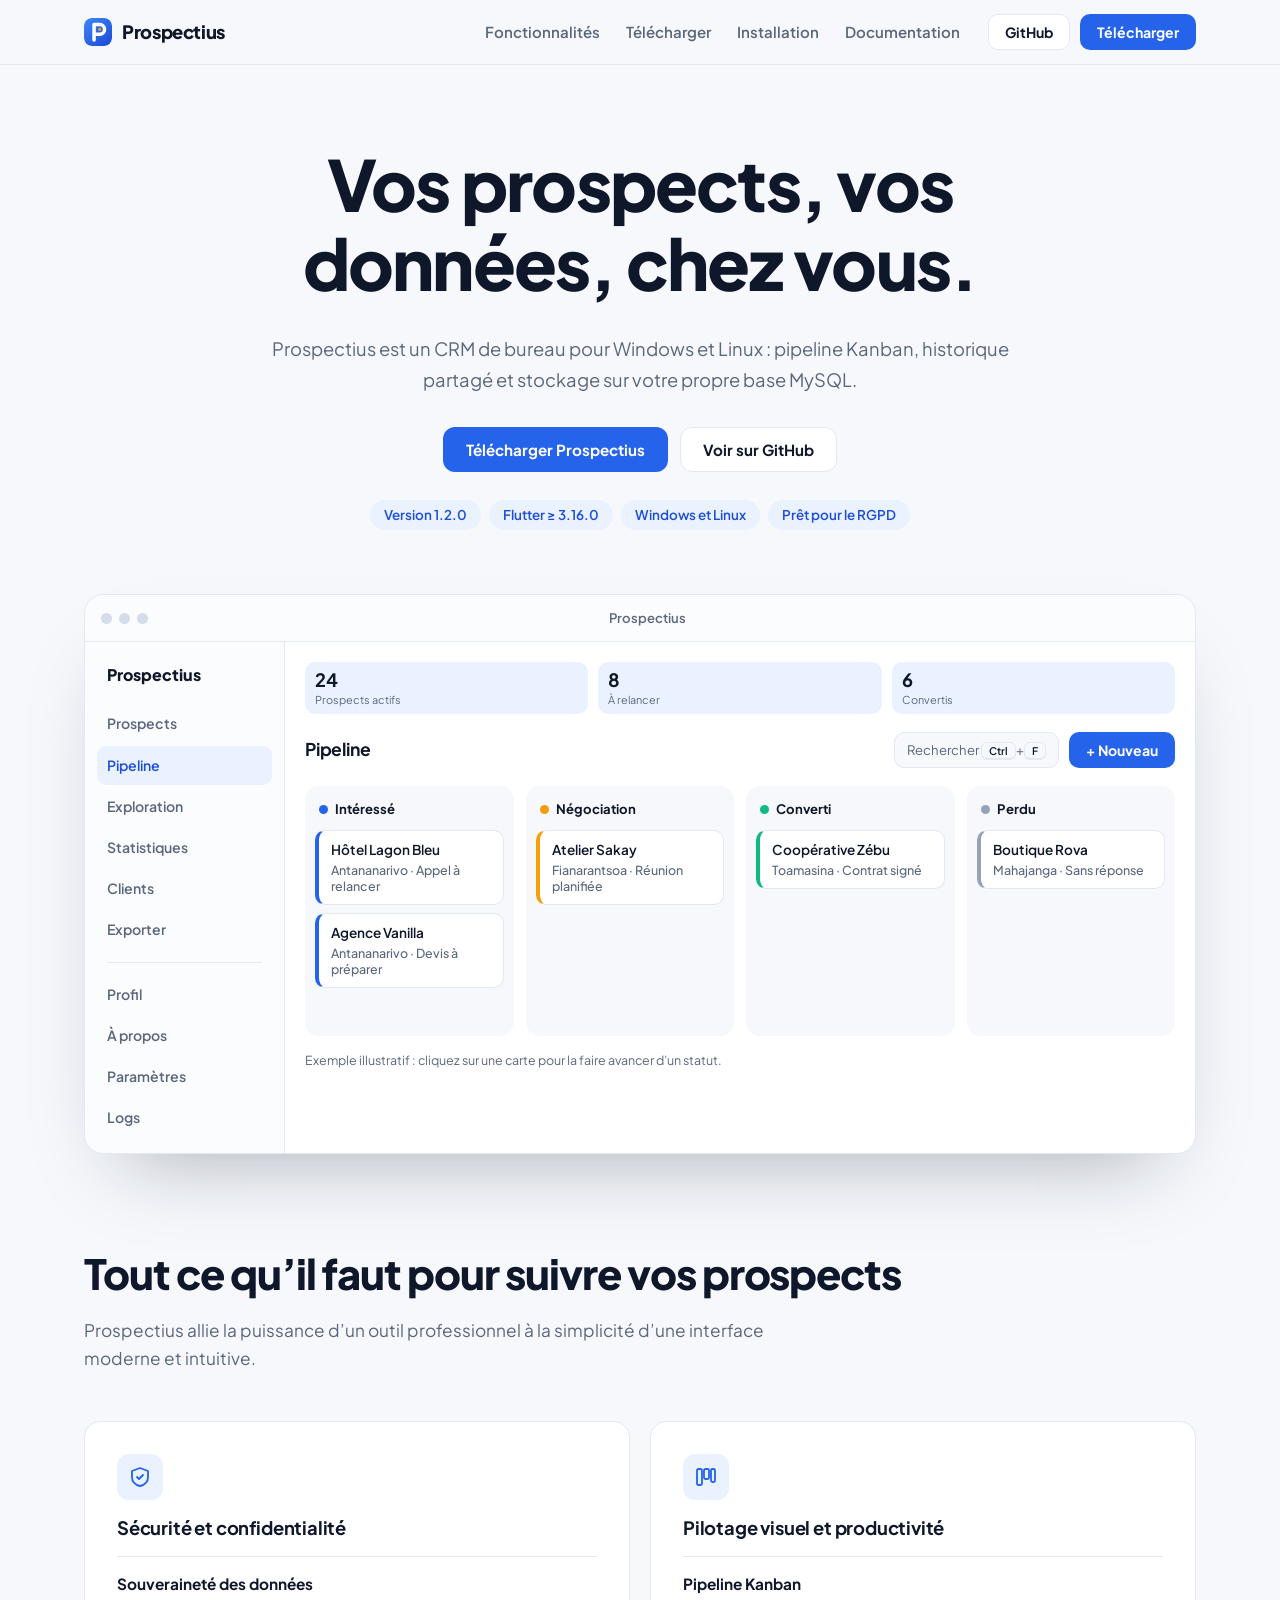
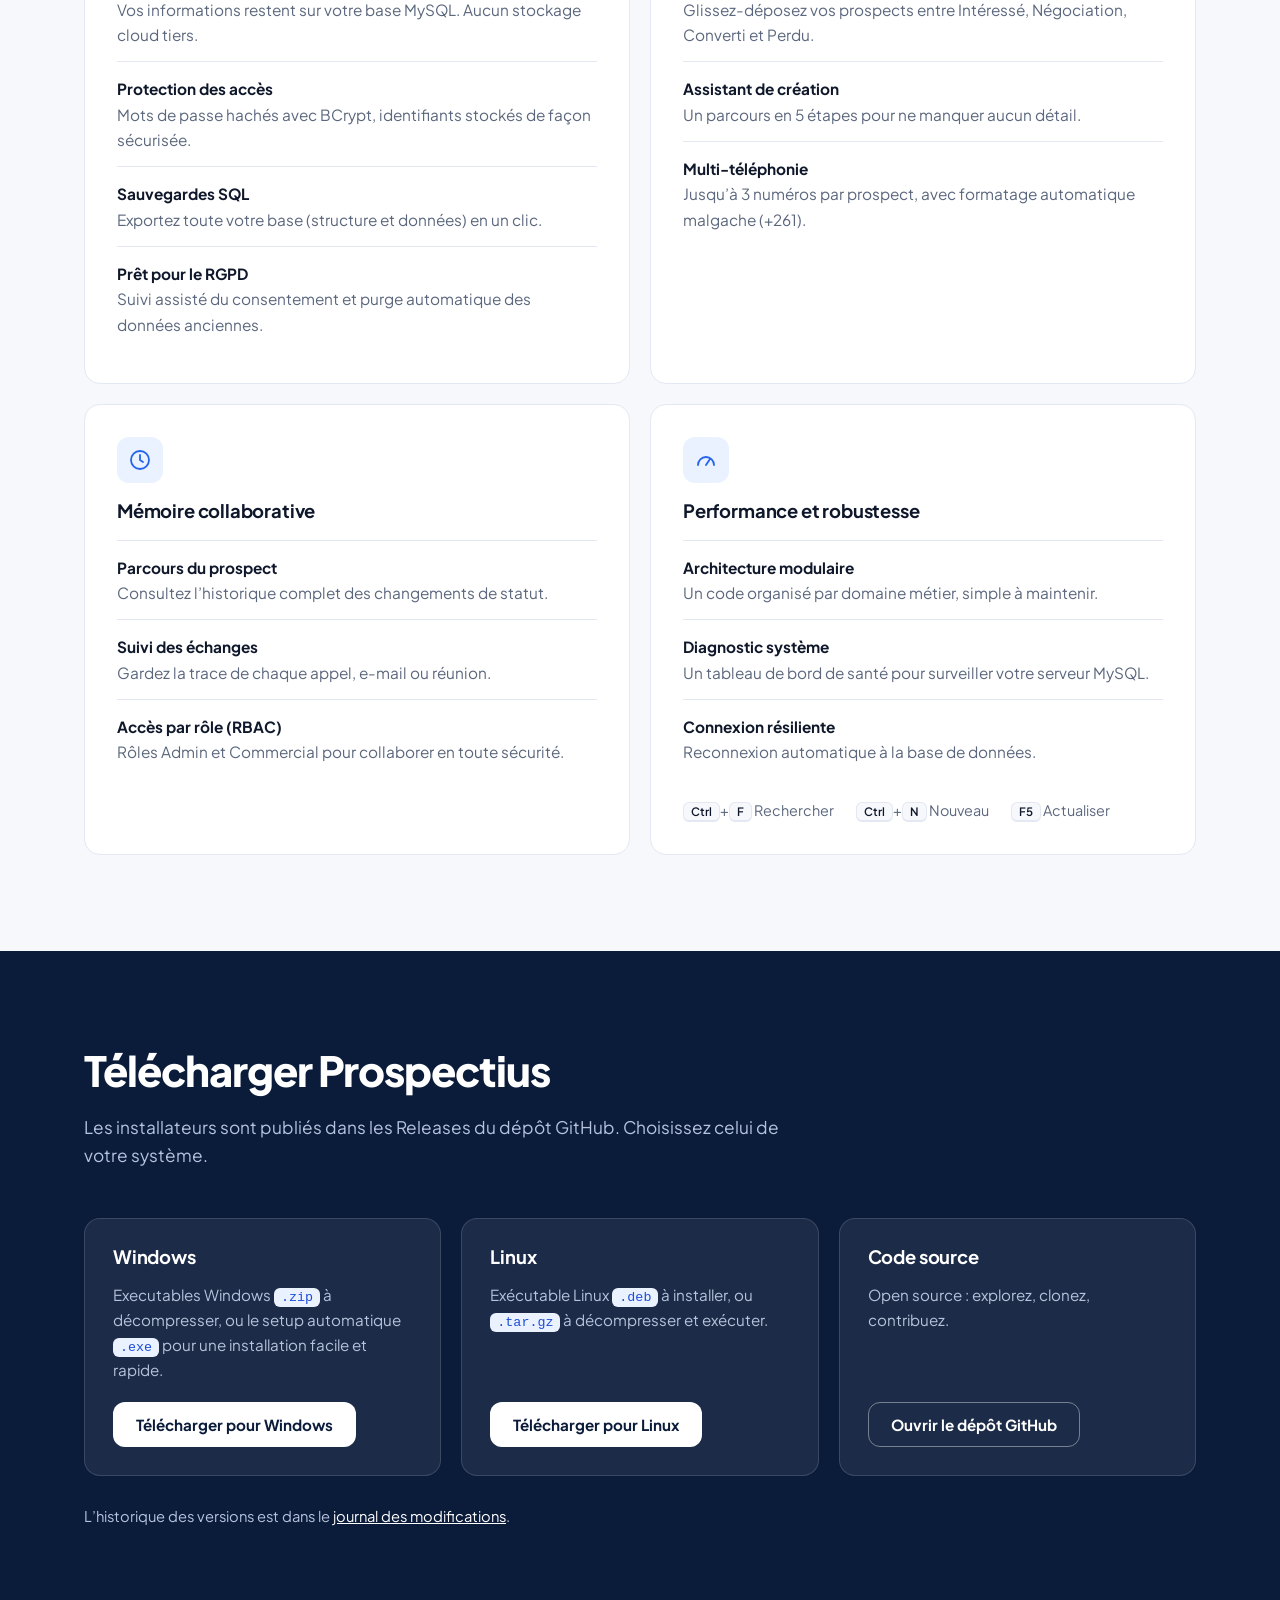
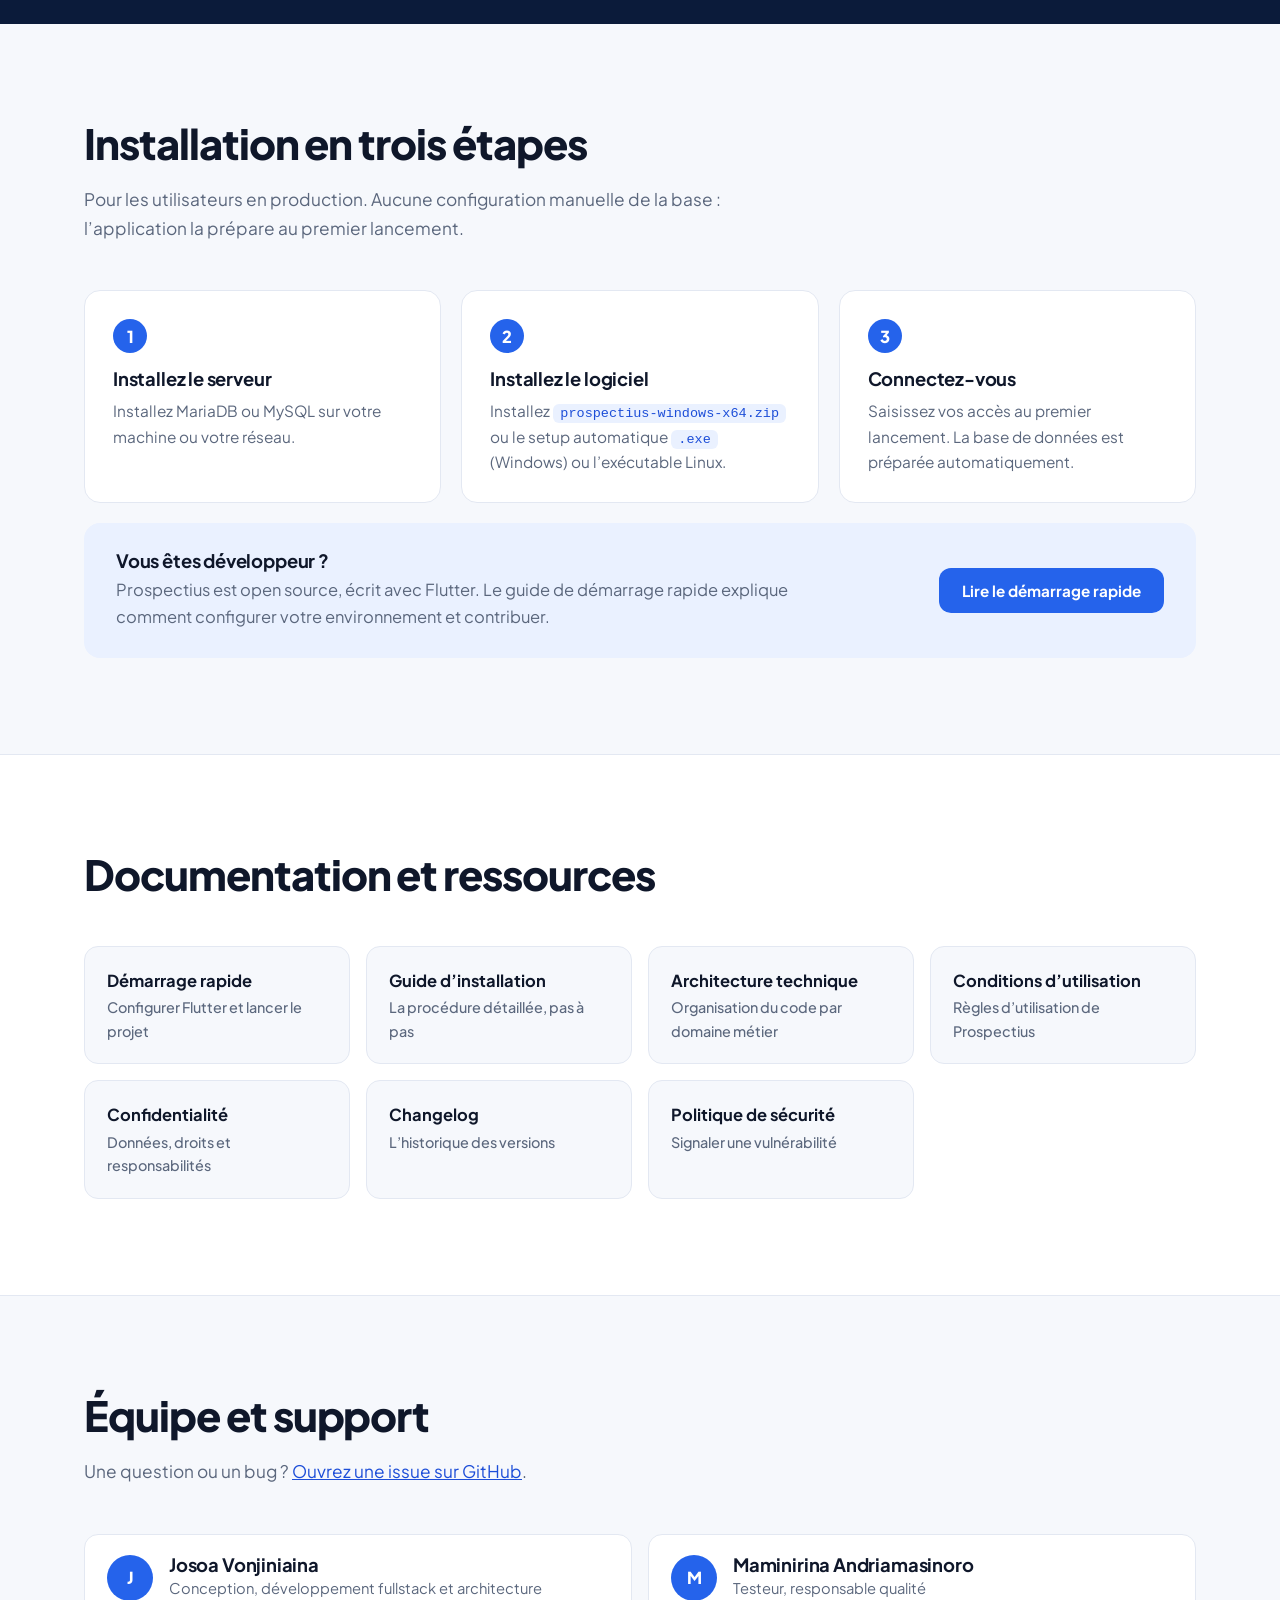
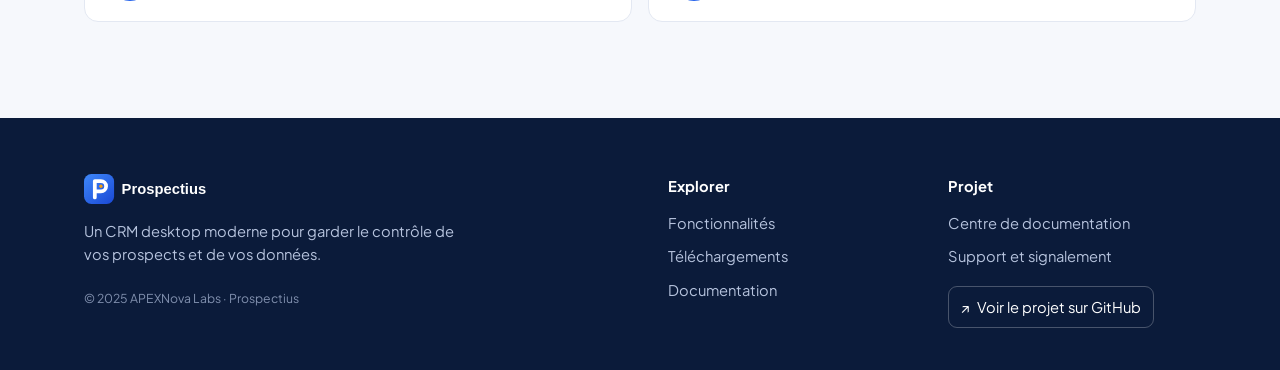
==== commit fb593468: "update : Ajout de plus de détails sur les installateurs proposés" ====
--- a/presentation/index.html
+++ b/presentation/index.html
@@ -139,12 +139,12 @@
       <div class="dl">
         <div class="os">
           <h3>Windows</h3>
-          <p>Installateur <code>prospectius-windows-x64.zip</code></p>
+          <p>Executables Windows <code>.zip</code> à décompresser, ou le setup automatique <code>.exe</code> pour une installation facile et rapide.</p>
           <a class="btn white" href="https://github.com/josoavj/ProspectiusFinal/releases/latest" target="_blank" rel="noopener">Télécharger pour Windows</a>
         </div>
         <div class="os">
           <h3>Linux</h3>
-          <p>Exécutable Linux, à lancer directement.</p>
+          <p>Exécutable Linux <code>.deb</code>  à installer, ou <code>.tar.gz</code> à décompresser et exécuter.</p>
           <a class="btn white" href="https://github.com/josoavj/ProspectiusFinal/releases/latest" target="_blank" rel="noopener">Télécharger pour Linux</a>
         </div>
         <div class="os src">
@@ -162,7 +162,7 @@
       <div class="head"><h2>Installation en trois étapes</h2><p>Pour les utilisateurs en production. Aucune configuration manuelle de la base : l’application la prépare au premier lancement.</p></div>
       <ol class="steps">
         <li><h3>Installez le serveur</h3><p>Installez MariaDB ou MySQL sur votre machine ou votre réseau.</p></li>
-        <li><h3>Lancez le logiciel</h3><p>Téléchargez et lancez <code>prospectius-windows-x64.zip</code> (Windows) ou l’exécutable Linux.</p></li>
+        <li><h3>Installez le logiciel</h3><p>Installez <code>prospectius-windows-x64.zip</code> ou le setup automatique <code>.exe</code> (Windows) ou l’exécutable Linux.</p></li>
         <li><h3>Connectez-vous</h3><p>Saisissez vos accès au premier lancement. La base de données est préparée automatiquement.</p></li>
       </ol>
       <div class="dev">
